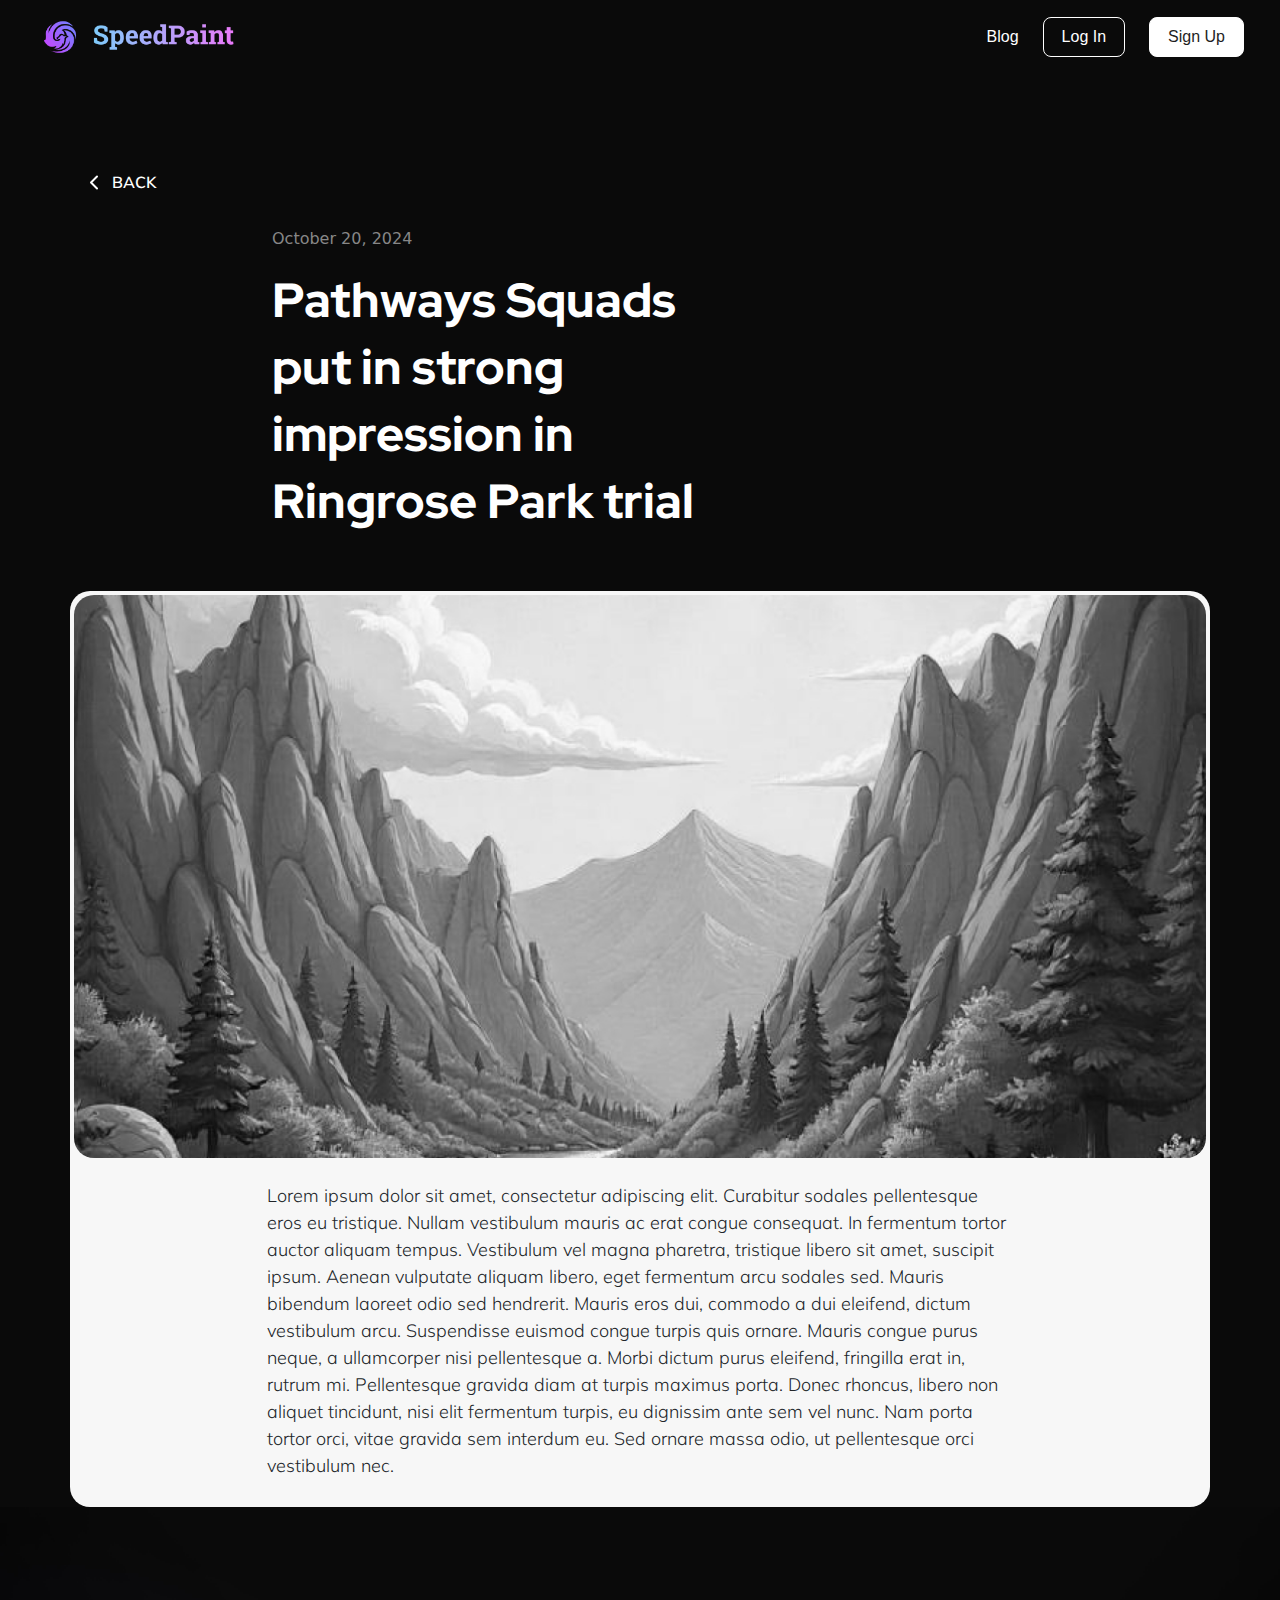
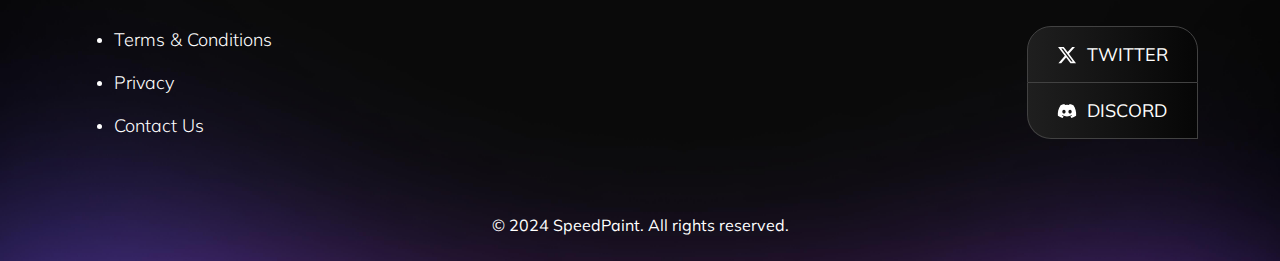
==== blog-single-page.html @ b3677a37 "scraper Tampa  site tampamomsnetwork.com -- Aquatics" ====
<!doctype html>
<html lang="en">
  <head>
    <meta charset="utf-8">
    <meta name="viewport" content="width=device-width, initial-scale=1">
    <title>Speed Paint</title>
    <link rel="icon" href="image/favicon.ico" type="image/x-icon" sizes="16x16">
    <link href="css/bootstrap.min.css" rel="stylesheet">

    <!-- Style css -->
     <link rel="stylesheet" href="css/style.css">
    <!-- End -->

  </head>
  <body>
    <nav class="navbar bg-gray-900  navbar-expand-lg px-lg-4 px-sm-2 fixed z-2">
        <div class="container-fluid">
          <a class="navbar-brand logo" href="#"><img src="image/logo.png" alt=""></a>
          <div class="navbar-items d-flex align-items-center">
            <a class="" href="#">blog</a>
            <a class="btn-log-in" href="login.html">Log in</a>
            <a class="btn-sign-up" href="#">Sign Up</a>
          </div>
        </div>
      </nav>

<!-- Breadcrumbs -->
<div class="container mt-5 pt-5">

  <nav aria-label="breadcrumb">
    <ol class="breadcrumb">
      <li class="breadcrumb-item"><a class="text-white link-light  link-offset-3-hover link-underline link-underline-opacity-0 link-underline-opacity-75-hover text-uppercase weight-600 d-flex font-size-16" href="#"><span class="m-right-6 min-margin-top-2"><svg width="24" height="25" viewBox="0 0 24 25" fill="none" xmlns="http://www.w3.org/2000/svg">
        <path d="M15 18.5L9 12.5L15 6.5" stroke="white" stroke-width="2" stroke-linecap="round" stroke-linejoin="round"/>
        </svg></span>back</a></li>
    </ol>
  </nav>
</div>
<!-- end -->

<section class="post-blog-article">
  <div class="container">
    <div class="row justify-content-center">
      <div class="col-12 col-xl-8 col-lg-8 col-md-8 col-sm-12">
        <div class="row">
          <div class="col-12 col-xl-8 col-lg-8 col-md-8 col-sm-12">
            <p class="text-gray-500 mt-3">October 20, 2024</p>
            <h1 class="text-white font-size-48 font-red-hat-display weight-800 line-height-1-4">Pathways Squads put in strong impression in Ringrose Park trial</h1>
          </div>
        </div>
      </div>
    </div>
    <div class="row justify-content-center mt-5">
      <div class="col-12 bg-gray-100 p-1 border-radius-20">
        <img src="image/img-blog.jpg"  class="img-fluid width-full border-radius-20" alt="">
        <div class="row justify-content-center">
          <div class="col-8">
            <p class="mt-4 mb-4 font-size-18 weight-300 font-mulish">Lorem ipsum dolor sit amet, consectetur adipiscing elit. Curabitur  sodales pellentesque eros eu tristique. Nullam vestibulum mauris ac erat congue consequat. In fermentum tortor auctor aliquam tempus. Vestibulum vel magna pharetra, tristique libero sit amet, suscipit ipsum. Aenean  vulputate aliquam libero, eget fermentum arcu sodales sed. Mauris  bibendum laoreet odio sed hendrerit. Mauris eros dui, commodo a dui  eleifend, dictum vestibulum arcu. Suspendisse euismod congue turpis quis ornare. Mauris congue purus neque, a ullamcorper nisi pellentesque a.  Morbi dictum purus eleifend, fringilla erat in, rutrum mi. Pellentesque  gravida diam at turpis maximus porta. Donec rhoncus, libero non aliquet  tincidunt, nisi elit fermentum turpis, eu dignissim ante sem vel nunc.  Nam porta tortor orci, vitae gravida sem interdum eu. Sed ornare massa  odio, ut pellentesque orci vestibulum nec.</p>
          </div>
        </div>
      </div>
    </div>
  </div>
</section>


      <footer class="footer-main">
        <div class="container footer-top">
            <div class="row">
                <div class="col-6 col-lg-6 col-xl-6 col-md-6 mt-4 col-sm-6 justify-content-lg-start justify-content-md-start justify-content-sm-center justify-content-center d-flex">
                    <div class="menu-item-footer text-left text-xl-start text-lg-start text-md-start text-sm-center">
                        <ul class="mb-0">
                            <li class="mb-2 mb-xl-3 mb-lg-3 mb-md-3 mb-sm-2"><a href="#">Terms & Conditions</a></li>
                            <li class="mb-2 mb-xl-3 mb-lg-3 mb-md-3 mb-sm-2"><a href="#">Privacy</a></li>
                            <li class="mb-2 mb-xl-3 mb-lg-3 mb-md-3 mb-sm-2"><a href="#">Contact Us</a></li>
                        </ul>
                    </div>
                </div>
                <div class="col-6 col-lg-6 col-xl-6 col-md-6 mt-4 col-sm-6 justify-content-lg-end justify-content-md-end justify-content-sm-center justify-content-center d-flex">
                    <div class="menu-items-icons">
                        <a href="#" class="text-uppercase text-decoration-none d-flex align-items-center twitter">
                            <span class="icons-footer">                                
                                    <svg class="icon-footer" xmlns="http://www.w3.org/2000/svg" viewBox="0 0 512 512">
                                        <path d="M389.2 48h70.6L305.6 224.2 487 464H345L233.7 318.6 106.5 464H35.8L200.7 275.5 26.8 48H172.4L272.9 180.9 389.2 48zM364.4 421.8h39.1L151.1 88h-42L364.4 421.8z" />
                                    </svg>                                    
                                </span>
                        <span>twitter</span></a>
                        <a href="#" class="text-uppercase text-decoration-none d-flex align-items-center discord">
                            <span class="icons-footer">
                                <svg class="icon-footer" xmlns="http://www.w3.org/2000/svg" viewBox="0 0 640 512" fill="">
                                    <path d="M524.5 69.8a1.5 1.5 0 0 0 -.8-.7A485.1 485.1 0 0 0 404.1 32a1.8 1.8 0 0 0 -1.9 .9 337.5 337.5 0 0 0 -14.9 30.6 447.8 447.8 0 0 0 -134.4 0 309.5 309.5 0 0 0 -15.1-30.6 1.9 1.9 0 0 0 -1.9-.9A483.7 483.7 0 0 0 116.1 69.1a1.7 1.7 0 0 0 -.8 .7C39.1 183.7 18.2 294.7 28.4 404.4a2 2 0 0 0 .8 1.4A487.7 487.7 0 0 0 176 479.9a1.9 1.9 0 0 0 2.1-.7A348.2 348.2 0 0 0 208.1 430.4a1.9 1.9 0 0 0 -1-2.6 321.2 321.2 0 0 1 -45.9-21.9 1.9 1.9 0 0 1 -.2-3.1c3.1-2.3 6.2-4.7 9.1-7.1a1.8 1.8 0 0 1 1.9-.3c96.2 43.9 200.4 43.9 295.5 0a1.8 1.8 0 0 1 1.9 .2c2.9 2.4 6 4.9 9.1 7.2a1.9 1.9 0 0 1 -.2 3.1 301.4 301.4 0 0 1 -45.9 21.8 1.9 1.9 0 0 0 -1 2.6 391.1 391.1 0 0 0 30 48.8 1.9 1.9 0 0 0 2.1 .7A486 486 0 0 0 610.7 405.7a1.9 1.9 0 0 0 .8-1.4C623.7 277.6 590.9 167.5 524.5 69.8zM222.5 337.6c-29 0-52.8-26.6-52.8-59.2S193.1 219.1 222.5 219.1c29.7 0 53.3 26.8 52.8 59.2C275.3 311 251.9 337.6 222.5 337.6zm195.4 0c-29 0-52.8-26.6-52.8-59.2S388.4 219.1 417.9 219.1c29.7 0 53.3 26.8 52.8 59.2C470.7 311 447.5 337.6 417.9 337.6z"/>
                                </svg>                                
                            </span>
                            <span>discord</span></a>
                    </div>
                </div>
            </div>
        </div>
        <div class="footer-bottom py-2">
            <div class="container">
                <div class="row">
                    <div class="col-12"><p class="text-white text-center text-16">© 2024 SpeedPaint. All rights reserved.</p></div>
                </div>
            </div>
        </div>
      </footer>


      <script>
        const fileInput = document.getElementById("fileInput");
        const progressBar = document.querySelector(".progress-bar");
        const progressBarContainer = document.querySelector(".progress-bar-container");
        const previewImage = document.getElementById("previewImage");
        const checkmark = document.querySelector(".checkmark");
        const imgChooseFile = document.querySelector(".img-choosefile"); 
        // const hiddenTextElements = document.querySelectorAll(".hidden-text"); 
    
        fileInput.addEventListener("change", () => {
            const file = fileInput.files[0];
            if (file) {
                const reader = new FileReader();
                reader.onload = (e) => {
                    previewImage.src = e.target.result;
                    previewImage.style.display = "block";
                    imgChooseFile.style.display = "none";
                };
                reader.readAsDataURL(file);
    
                // Sembunyikan elemen dengan kelas "hidden-text"
                // hiddenTextElements.forEach((element) => {
                //     element.style.display = "none";
                // });
    
                progressBarContainer.style.display = "block";
                simulateUpload();
            }
        });
    
        function simulateUpload() {
            let progress = 0;
    
            progressBar.style.width = "0%";
            checkmark.style.display = "none";
    
            const interval = setInterval(() => {
                progress += 10;
                progressBar.style.width = progress + "%";
    
                if (progress >= 100) {
                    clearInterval(interval);
                    checkmark.style.display = "block"; 
                }
            }, 300); 
        }
    </script>
    
      


    <script src="js/bootstrap.bundle.min.js"></script>
    <script src="js/style.js"></script>



  </body>
</html>
---- css/style.css ----
@import url('https://fonts.googleapis.com/css2?family=Mulish:ital,wght@0,200..1000;1,200..1000&family=Red+Hat+Display:ital,wght@0,300..900;1,300..900&display=swap');

body {
    background-color: #0a0a0a;
}
.width-full {
    width: 100%;
}
.font-size-14 {
    font-size: 14px;
}
.font-size-16 {
    font-size: 16px;
}
.font-size-18 {
    font-size: 18px;
}
.font-size-22 {
    font-size: 22px;
}
.font-size-24 {
    font-size: 24px;
}
.font-size-40 {
    font-size: 40px;
}
.min-margin-top-2 {
    margin-top: -2px;
}
.m-right-28 {
    margin-right: 28px;
}
.m-right-6 {
    margin-right: 6px;
}
.m-right-10 {
    margin-right: 10px;
}
.m-right-20 {
    margin-right: 20px;
}
.m-left-10 {
    margin-left: 10px;
}
.m-left-5 {
    margin-left: 5px;
}
.mb-125 {
    margin-bottom: 1.25rem;
}
.text-gray-500 {
    color: #878787;
}
.weight-200 {
    font-weight: 200;
}
.weight-300 {
    font-weight: 300;
}
.weight-400 {
    font-weight: 400;
}
.weight-500 {
    font-weight: 500;
}
.weight-600 {
    font-weight: 600;
}
.weight-700 {
    font-weight: 700;
}
.weight-800 {
    font-weight: 800;
}
.border-bottom-gray-600 {
    border-bottom: 1px solid #424242;
}
.border-bottom-gray-600-5 {
    border-bottom: .5px solid #272727;
}
.border-radius-12 {
    border-radius: 12px;
}
.border-radius-16 {
    border-radius: 16px;
}
.border-radius-20 {
    border-radius: 20px;
}
.border-radius-24 {
    border-radius: 24px;
}
.border-radius-32 {
    border-radius: 32px;
}
.border-linear-4 {
    /* padding: 60px; */
    border-radius: 25px;
    border: 1px solid #696969;
}
.border-purple-05 {
    border: .5px solid #BC3CF8;
}
.background-linear-90 {
      background: linear-gradient(90deg, #1f1f1f, #060606);
  }

/* input, */
.accordion-button:focus,
.input:focus,
.form-check-input:focus,
.form-check-input,
.form-check-input:focus,
.form-control:focus,
.form-select:focus {
    box-shadow: none;
    transition: .2s;
    border-color: none;
}

.font-mulish {
    font-family: "Mulish", sans-serif;
}

.font-size-18,
h6,
.page-profile p,
.text-16,
.btn-login-email,
.btnpurle,
.btndark,
.dropdown-item,
.dropdown-header,
.dropdown-container,
.custom-sequence,
.advanced-options,
.basic-options .form-select,label,
h1,h2,h3,h4,h5,h6,a {
    font-family: "Mulish", sans-serif;
}
.btn-try,
.font-red-hat-display {
    font-family: "Red Hat Display", sans-serif;
}
.bg-black-900 {
    background: #1F1F1F;
}
.bg-gray-900 {
    background: #0A0A0A;
}
.bg-gray-500 {
    background: #878787;
}
.color-gray-500 {
    color: #878787;
}
.bg-gray-100 {
    background: #F7F7F7;
}
.navbar {
    height: 74px;
}

.navbar .logo img {
    width: 200px;
    height: auto;
}
.navbar.login-page a {
    margin: 0;    
}

.navbar .navbar-nav li {
    margin-left: 16px;
}
.navbar a {
    color: #fff;
    text-transform: capitalize;
    font-family: "Lato", sans-serif;
    /* font-size: 16px; */
    font-weight: 500;
    text-decoration: none;
}

.navbar a.btn-log-in {
    border: 0.5px solid #fff;
    border-radius: 8px;
    padding: 7px 18px;
    transition: .5s;
}
.navbar a.btn-sign-up {
    background: #fff;
    color: #1F1F1F;
    border: 0.5px solid #fff;
    border-radius: 8px;
    padding: 7px 18px;
    transition: .5s;
    
}
.navbar a.btn-log-in:hover {
    background: #fff;
    border: 0.5px solid #fff;
    color: #1F1F1F;
}
.navbar a.btn-sign-up:hover {
    opacity: .7;
}



/* sidebar */

#sidebar {
    width: 90px;
    height: auto;
    position: absolute;
    /* position: fixed; */
    top: 0;
    bottom: 0; 
    left: 0;
    display: flex;
    flex-direction: column;
    padding-top: 72px;
    transition: width 0.3s ease;
    z-index: 1;
    padding-left: 6px;
    padding-right: 6px;
    border-right: .5px solid #ffffff14;
}

.sidebar-item {
    text-align: center;
    /* display: flex; */
    /* align-items: center; */
    padding: 8px;
    text-decoration: none;
    transition: background-color 0.3s ease;
    font-size: 14px;
    /* justify-content: center; */
}

.sidebar-item:hover {
    background: #161616;
    border-radius: 8px;
}

.sidebar-icon {
    font-size: 20px;
}

.main-content {
    margin-left: 80px;
    transition: margin-left 0.3s ease;
}

.main-content.expanded {
    margin-left: 371px;
}

.layout .side-menu a {
    display: grid;
    align-items: center;
    font-family: "Mulish", sans-serif;
    font-size: 13px;
    font-weight: 400;
    color: #878787;
    transition: 0.3s;
    line-height: 21px;
    align-content: center;
    justify-content: center;
    gap: 3px;
}


/* end */

.layout .side-menu a:hover {
    color: #fff;
}


.layout a.active {
    color: #fff; 
}

.layout a.active .icons-svg-style {
    stroke: #fff; 
    transition: stroke 0.3s ease;
}


.layout a:hover .eye.icons-svg-style,
.layout a:hover .icons-svg-style{
    stroke: #fff;
}

.eye.icons-svg-style{
    stroke: #fff;
    transition: stroke 0.3s ease;

}
.icons-svg-style {
    stroke: #fff;
    transition: stroke 0.3s ease;
}

.sidebar-item {
    color: #878787; 
    transition: color 0.5s ease;
}

.sidebar-item.active {
    color: #fff; 
    background-color: #161616;
    border-radius: 8px;
}

.bg-grey-800 {
    background-color: #161616;
}

.offcanvas.offcanvas-start {
    width: 280px;
    left: 90px;  

}
.offcanvas.offcanvas-start h3 {
    color: #fff;
    font-size: 16px;
    font-weight: 700;
    text-transform: uppercase;
}

.btn-close {
    margin-top: -20px !important;
    font-size: 13px;
}

.image-grid {
    display: grid;
    grid-template-columns: repeat(4, 1fr);
    gap: 5px;
    justify-content: space-between;
}

.image-grid a {
      display: block;
      text-decoration: none;
      border: 2px solid transparent;
      transition: border-color 0.3s;
}

.image-grid a:focus,
.image-grid a:hover {
      border: 2px solid #fff; 
}

.image-grid img {
      width: 100%;
      height: auto;
}

.custom-sequence .form-select,
.basic-options .form-select {
    background-color: #1F1F1F;
    border: 1px solid #FFFFFF14;
    color: #fff;
    font-size: 14px;
    font-weight: 400;
    background-image: url("data:image/svg+xml,%3csvg xmlns='http://www.w3.org/2000/svg' viewBox='0 0 16 16'%3e%3cpath fill='' stroke='%23e6e6e6' stroke-linecap='round' stroke-linejoin='round' stroke-width='2' d='m2 5 6 6 6-6'/%3e%3c/svg%3e");
    padding: 7px 14px 7px 14px;
}

.custom-sequence label,
.advanced-options label,
.basic-options label {
    color: #e6e6e6;
    font-size: 16px;
    font-weight: 400;
}

input[type="range"] {
    -webkit-appearance: none;
    width: 100%;
    height: 10px;
    background: linear-gradient(to right, #424242 30%, #1f1f1f 30%);
    border-radius: 5px;
    outline: none;
    transition: background 0.2s ease;
}

input[type="range"]::-webkit-slider-thumb {
    -webkit-appearance: none;
    appearance: none;
    width: 16px;
    height: 16px;
    background: #fff; 
    border-radius: 50%;
    cursor: pointer;
    box-shadow: 0 0 4px rgba(0, 0, 0, 0.2);
}

input[type="range"]::-moz-range-thumb {
    width: 16px;
    height: 16px;
    background: #fff;
    border-radius: 50%;
    cursor: pointer;
    box-shadow: 0 0 4px rgba(0, 0, 0, 0.2);
}

input[type="range"]::-ms-thumb {
    width: 16px;
    height: 16px;
    background: #fff;
    border-radius: 50%;
    cursor: pointer;
    box-shadow: 0 0 4px rgba(0, 0, 0, 0.2);
}

.offcanvas.offcanvas-start h3 {
    margin-bottom: 24px;
}

select.form-select {
    font-size: 14px;
    padding: 5px 10px;
    background-color: #333;
    color: #fff;
    border: 1px solid #444;
    border-radius: 4px;
    outline: none;
    cursor: pointer;
}

/* Styling untuk options */
select.form-select option {
    background-color: #333;
    color: #fff;
    padding: 5px;
}

select.form-select option:hover {
    background-color: #fff !important;
    color: #000;
}

select.form-select option[disabled] {
    display: none;
}

.offcanvas.offcanvas-start h3 {
    margin-bottom: 18px;
    margin-top: 1rem;
}

@media (min-width: 1440px) {
    .col-img-fluid {
        margin-top: 2rem;
    }
    .mx-width-500 {
        max-width: none !important;
        margin-left: 25px;
    }

}
@media (max-width: 1440px) {
    .col-img-fluid {
        margin-top: 1.5rem;
    }
    #sidebar {
        width: 80px;
    }
    .offcanvas.offcanvas-start{
        left: 80px;
    }
    .main-content.expanded {
        margin-left: 360px;
    }
}



/* slecect option */

        /* Custom styling for dropdown */
        .dropdown-container {
            position: relative;
            width: auto;
            margin-bottom: 20px;
        }

        .dropdown-header {
            background-color: #1F1F1F;
            color: #fff;
            padding: 6.5px 12px;
            border: 1px solid #FFFFFF14;
            border-radius: 6px;
            cursor: pointer;
            position: relative;
            display: flex;
            justify-content: space-between;
            align-items: center;
            font-size: 14px;

        }

        .dropdown-header::after {
            content: "";
            background-image: url("data:image/svg+xml,%3csvg xmlns='http://www.w3.org/2000/svg' viewBox='0 0 16 16'%3e%3cpath fill='' stroke='%23e6e6e6' stroke-linecap='round' stroke-linejoin='round' stroke-width='2' d='m2 5 6 6 6-6'/%3e%3c/svg%3e");
            background-size: 16px 11px;
            width: 16px;
            height: 10px;
            position: absolute;
            right: 10px;
        }

        .dropdown-list {
            display: none;
            position: absolute;
            top: 100%;
            left: 0;
            width: 100%;
            background-color: #1F1F1F;
            color: #fff;
            border: 1px solid #FFFFFF14;
            border-radius: 10px;
            margin: 0;
            padding: 0;
            list-style: none;
            opacity: 0;
            transition: opacity 0.6s ease-out, transform 0.6s ease-out;
            transform: translateY(-15px); 
            margin-top: 4px;
        }

        .dropdown-item {
            padding: 6.5px 12px;
            cursor: pointer;
            position: relative;
            font-size: 14px;
            transition: .1s;
            border-radius: 4px;
            /* margin-bottom: .1px; */
        }

        .dropdown-item:hover {
            background-color: #fff;
            color: #1F1F1F;
        }

        .dropdown-item.selected:hover {
            background-color: #fff;
            color: #1F1F1F;
        }

        .dropdown-item.selected:hover::after {
            color: #1F1F1F;
        }

        .dropdown-container.active .dropdown-list {
            display: block;
            opacity: 1;
            transform: translateY(0);
            z-index: 1;
            transition: transform 0.6s ease;
        }

        .dropdown-container {
            position: relative;
            width: auto; /* Adjust as needed */
            cursor: pointer;
        }
        
        .dropdown-header {
            display: flex;
            align-items: center;
        }
        
        .dropdown-list {
            z-index: 10;
        }
        
        
        .dropdown-list .dropdown-item:hover {
            /* background-color: #f1f1f1; */
            /* margin-top: .5px; */
        }
        
        /* Show dropdown active */
        .dropdown-container.active .dropdown-list {
            display: block;
        }
        
        .dropdown-item {
            display: flex;
            align-items: center;
            justify-content: space-between;
            /* padding: 6.5px 12px; */
            cursor: pointer;
        }
        
        .dropdown-item p {
            display: grid;
            margin: 0;
        }

        .dropdown-item.selected {
            background-color: #fff; 
            color: #1F1F1F; 
        }

        .dropdown-item.selected .checkmark {
            display: inline-block;
            width: 16px;
            height: 16px;
            background-color: #1F1F1F; 
            mask: url('data:image/svg+xml;utf8,<svg xmlns="http://www.w3.org/2000/svg" viewBox="0 0 16 16"><path d="M6.173 12.624l-3.704-3.704a1 1 0 011.414-1.414l2.296 2.296 6.29-6.29a1 1 0 011.414 1.414L6.173 12.624z"></path></svg>') no-repeat center;
            -webkit-mask: url('data:image/svg+xml;utf8,<svg xmlns="http://www.w3.org/2000/svg" viewBox="0 0 16 16"><path d="M6.173 12.624l-3.704-3.704a1 1 0 011.414-1.414l2.296 2.296 6.29-6.29a1 1 0 011.414 1.414L6.173 12.624z"></path></svg>') no-repeat center;
            transition: .2s;
        
        }

        .dropdown-item:hover ~ .dropdown-item.selected .checkmark {
            background-color: #fff; 
            color: #1F1F1F; 
            mask: url('data:image/svg+xml;utf8,<svg xmlns="http://www.w3.org/2000/svg" viewBox="0 0 16 16"><path d="M6.173 12.624l-3.704-3.704a1 1 0 011.414-1.414l2.296 2.296 6.29-6.29a1 1 0 011.414 1.414L6.173 12.624z"></path></svg>') no-repeat center;
            -webkit-mask: url('data:image/svg+xml;utf8,<svg xmlns="http://www.w3.org/2000/svg" viewBox="0 0 16 16"><path d="M6.173 12.624l-3.704-3.704a1 1 0 011.414-1.414l2.296 2.296 6.29-6.29a1 1 0 011.414 1.414L6.173 12.624z"></path></svg>') no-repeat center;
        }

        .dropdown-item.selected:hover {
            background-color: #fff; 
            color: #1F1F1F; 
            
        }
        
        .dropdown-item.selected:hover .checkmark {
            background-color: #0a0a0a; 
        }
        .dropdown-item:hover ~ .dropdown-item.selected {
            background-color: #1F1F1F;
            color: #ffffff; 
        }
        .text-item {
            font-size: 13px;
            font-weight: 300;
            color: #928f8f;
        }

/* end */

.form-check .form-check-input {
    background-color: #1F1F1F;
    color: #fff;
    border: 1px solid #ffffff21;
    border-radius: 4px;
    width: 19px;
    height: 19px;
    margin-right: 10px;
}

.advanced-options input.form-control.form-control-color {
    width: 36px;
    height: 36px;
    padding: 0;
    background: #1f1f1f;
    border: 1px solid rgba(255, 255, 255, 0.08);
    border-radius: 8px;
}

.btndark {
    width: 100%;
    background-color: #1F1F1F;
    color: #fff;
    border: .5px solid #fff;
    border-radius: 8px;
    padding-top: 8px;
    padding-bottom: 8px;
    font-weight: 700;
    font-size: 16px;
    transition: .5s;        
}

.btndark:hover {
    background-color: #fff;
    color: #1F1F1F;
}
span.preview {
    margin-right: 5px;
}




.header-main-content {
    border-bottom: .5px solid #424242;
}
.header-main-content .container-fluid {
    padding-top: 16.5px;
    padding-bottom: 16.5px;
}
.resolution {
    width: 297px;
}
.resolution .dropdown-container {
    margin-bottom: 0;
}

.content-img img {
    width: auto;
    /* margin-top: 4rem; */
}

.purple-buttons {
    background: #BC3CF8;
    margin-right: 22px;
    color: #fff;
    border: 0.5px solid #BC3CF8;
    border-radius: 8px;
    padding: 8px 14px;
    transition: .5s;
    /* text-transform: capitalize; */
    font-family: "Lato", sans-serif;
    font-size: 16px;
    font-weight: 500;
}

.purple-buttons:hover {
    background: #fff;
}

a.btn-icons-log.icons-svg-style {
    display: none;
}

a.btn-icons-log.icons-svg-style {
    background-color: #111111;
    border-radius: 100%;
    padding: 1px;
    stroke: #fff;
}

.page-section {
    position: relative; 
    min-height: 94vh;
}
@media (max-width: 1280px) and (max-height: 800px){
    .page-section {
        /* position: absolute; */
    }
}

@media (min-width: 1440px){
    .img-speedpaint-on-canva {
        width: 600px !important;
    }
}
@media (max-width: 1024px){
    .img-speedpaint-on-canva {
        width: 400px !important;
    }

}
@media (max-width: 1024px) and (max-height: 600px) {
    .page-section {
        position: relative !important;
    }
}


@media (max-width: 540px)  and (max-height: 720px)  {
    .page-section {
        position: relative !important;
    }
}
.ratio.ratio-1x1.border-radius-24 {
    border: 12px solid #000;
}
@media (max-width: 992px) {
    .btn-try {
        border: 1.2px solid #fff;
        padding: 10px 18px;
        font-size: 15px;
    }
    .hero-home-page {
        padding-bottom: 40px !important;
    }
    .hero-home-page .font-size-24 {
        font-size: 20px;
        margin-bottom: 0;
    }
    .upload-img{
        width: 250px;
    }
    .frequently-asked-questions .font-size-48,
    .what-our .font-size-48,
    .how-it-works .font-size-48,
    .hero-home-page .font-size-48 {
        font-size: 28px;
        font-weight: 600;
    }
    .hero-home-page .font-size-48.lh-sm {
        line-height: 1.5 !important;
    }
    .how-it-works .font-size-40 {
        font-size: 28px;
        font-weight: 600;;
        line-height: 1.25;
    }
    .hero-home-page .font-size-40 {
        font-size: 28px;
        font-weight: 600;
        line-height: 1.25;
        padding-left: 25px;
        padding-right: 25px;
    }
    .content-speedpaint-on-canva::before {
        left: 0;
    }
    .img-how-it-works-download {
        width: 220px;
    }
    .img-speedpaint-on-canva {
        width: 320px !important;
    }
    .img-how-it-works {
        width: 250px;
     }
    .menu-items-icons a.twitter {
        border-radius: 18px 18px 0 0;        
    }
    .menu-items-icons a.discord {     
        border-radius: 0 0 0 17px;    
    }
    .icon-footer {
        width: 15px;
        height: 15px;
    }
    
    .menu-items-icons a {
        padding: 12px 18px;
        font-size: 12px;
    }
    .card-speed-paint h1 {
        font-size: 48px;
    }
    .font-size-42 {
        font-size: 34px;
    }
    .footer-top{
        padding-top: 50px;
        padding-bottom: 50px;
    }
    .menu-items-icons {
        margin-right: -16px;
    }
    
    .card-speed-paint {
        width: auto;
    }
}

@media (max-width: 375px) {
    .page-section {
        position: relative !important;
    }
}
@media (max-width: 350px) {
    .page-section {
        position: absolute !important;
    }
    .navbar a.navbar-brand {
        margin-right: 0;
    }

}
.line-height-1-4 {
    line-height: 1.4;
}
.line-height-1-6 {
    line-height: 1.6;
}
/* @media (max-width: 1140px) {
    .mx-width-500 {
        max-width: 500px;
    }
} */
@media (min-width: 992px) {
    .btn-try {
        border: 1.2px solid #fff;
        padding: 10px 18px;
        font-size: 18px;
        font-weight: 600;
        transition: .3s;
    }
    .btn-try:hover {
        background: linear-gradient(102.32deg, #8024ad 10.66%, #630ee1 99.78%);
    }
    .mx-width-500 {
        max-width: 540px;
    }
    .content-speedpaint-on-canva::before {
        content: "";
        background: linear-gradient(102.32deg, #8024ad 10.66%, #630ee1 99.78%);
        filter: blur(130px);
        position: absolute;
        width: 180px;
        height: 180px;
        top: 70px;
        z-index: -1;
        left: 250px;
    }
    .img-speedpaint-on-canva {
        width: 520px;
        height: auto;
    }
    .upload-img{
        width: 444px;
    }
    .img-how-it-works {
        width: 404px;
        /* height: 263px; */
    }
    .img-how-it-works-download {
        width: 273px;
        height: 273px;
    }
    .mx-width-580 {
        max-width: 580px;
    }
    .mx-width-470 {
        max-width: 470px;
    }
    .mx-width-320 {
        max-width: 320px;
    }
    .mx-width-370 {
        max-width: 370px;
    }
    
    .mx-width-250 {
        max-width: 250px;
    }

    .card-speed-paint h1 {
        font-size: 56px;
    }
    .font-size-42 {
        font-size: 42px;
    }
    .font-size-48 {
        font-size: 48px;
    }
    .font-size-52 {
        font-size: 52px;
    }
    .footer-top{
        padding-top: 95px;
        padding-bottom: 50px;
    }
    
    .menu-items-icons a.twitter {
        border-radius: 24px 24px 0 0;        
    }
    .menu-items-icons a.discord {     
        border-radius: 0 0 0 24px;    
    }
    .icon-footer {
        width: 20px;
        height: 20px;
    }
    
    .menu-items-icons a {
        font-size: 18px;
        padding: 14px 29px;
    }
    .card-speed-paint {
        width: 530px;
    }
    .page-section h1 {
        font-size: 50px;
    }
    form.login {
        width: 465px;
    }
    .btnpurle {
        font-size: 18px;
    }
    .btn-login-email {
        font-size: 18px;
    }
    .menu-item-footer li a {
        font-size: 18px;
    }
}

@media (max-width: 768px) {
    .subscription .card-price h6 {
        max-width: 150px;
    }
    .menu-item-footer li a {
        font-size: 16px;
    }
    
    .menu-item-footer ul {
        padding-left: 0;
    }
    .menu-item-footer ul li {
        list-style: none;
    }
    .btn-login-email,
    .btnpurle {
        font-size: 16px;
    }
    .page-section h1 {
        font-size: 32px;
    }

    .col-img-fluid {
        margin-top: 110px;
    }
    .navbar .container-fluid {
        flex-wrap: initial;
        justify-content: space-between;
    }
    .navbar {
        height: 58px;
    }
    .navbar a {
        font-size: 14px;
    }
    .z-2 {
        z-index: 0 !important;
    }

    .navbar .logo img {
        width: 130px;
    }
    
    .navbar.login-page .logo img {
        width: 160px;
    }
    
    .navbar a.btn-log-in,
    .navbar a.btn-sign-up {
        margin-left: .8rem;
        padding: 5px 8px;
        /* font-size: 14px; */
    }

/* }

@media (max-width: 768px) { */
    .offcanvas.offcanvas-start h3 {
        display: block;
        width: 100%;
        text-align: center;
        padding-bottom: 10px;
    }
    .purple-buttons {
        margin-right: 0;
        padding: 7px;
        font-size: 12px;
        font-weight: 600;
    }
    #sidebar {
        width: 100%; 
        height: auto; 
        position: fixed;
        bottom: 0; 
        top: auto; 
        left: 0;
        z-index: 0; 
        flex-direction: row; 
        justify-content: center; 
        padding-top: 0;
        padding-bottom: 4px;
        border-top: 0.5px solid #ffffff14; 
        border-right: none; 
    }
    .layout .side-menu a {
        color: #fff;
    }
    .sidebar-item {
        padding: 8px 12px;
        font-size: 12px;
    }

    .sidebar-icon {
        font-size: 18px;
    }

    .main-content {
        margin-left: 0; 
        /* margin-top: 56px;  */
    }

    .main-content.expanded {
        margin-left: 0; 
    }

    .offcanvas.offcanvas-start {
        width: 100%; 
        left: 0; 
    }
/* }

@media (max-width: 768px) { */
    .bg-grey-800-list {
        position: fixed;
        bottom: 0;
        width: 100%;
    }
    .offcanvas.offcanvas-start.show + .navbar {
        /* z-index: 0; */
    }
    
    .bg-grey-800-list {
        background-color: #161616;
        padding-left: 27px;
        padding-right: 27px;
        padding-bottom: 20px;
        border-radius: 36px 36px 0 0;
        padding-bottom: 100px;
    }
    .bg-grey-800-list .offcanvas-body {
        /* overflow-y: visible; */
    }
    .resolution .dropdown-item {
        padding: 5px 24px;
    }
    .resolution .title-Choose {
        font-size: 18px;
    }
    .offcanvas.offcanvas-start.bg-grey-800 {
        justify-content: end;
    }
    
    .offcanvas.offcanvas-start {
        width: 100%; 
        height: auto; 
        position: fixed;
        bottom: 0; 
        left: 0;
        z-index: 1050; 
        background-color: #0a0a0aad; 
        transition: transform 0s ease; 
        transform: translateY(100%); 
        z-index: 0;
    }

    .header-main-content {
    }
    .header-main-content .container-fluid {
        background-color: #161616;
    }
    .resolution {
        width: auto;
    }
    
    .resolution .bg-dropdown-list {
        background-color: #161616;
        width: 100%; 
        height: auto; 
        position: fixed;
        bottom: 0; 
        margin-bottom: 0;
        padding-left: 12px;
        padding-right: 12px;
        padding-bottom: 70px;
        border-radius: 36px 36px 0 0;
    }
    .resolution .dropdown-list {
        background-color: #0a0a0aad;
        position: fixed; 
        top: 0; 
        left: 0; 
        width: 100vw; 
        height: 100vh; 
        border-radius: 0; 
        z-index: 1050; 
        margin: 0;
        z-index: 1;
    }
    

    .resolution .dropdown-close {
        display: flex;
        justify-content: center;
        align-items: center;
        padding: 10px 10px 15px;
    }
    .resolution .close-button {
        display: block;
        background-color: #161616;
        color: #afafaf;
        border: none;
        border-radius: 5px;
        padding: 1px 8px;
        text-align: center;
        width: unset;
        font-size: 30px;
        position: relative;
        left: 70px;
    } 

}


.bg-dropdown-list {
    padding: 8px 2px;
    margin-bottom: 0;
}



@media (min-width: 769px) {
    .page-section {
        /* position: absolute; */
    }
    .resolution .dropdown-item {
        padding: 6px 10px;
    }
    /* .gradient-border, */
    .dropdown-close,
    .close-button {
        display: none;
    }
    .navbar a {
        font-size: 16px;
    }
    .navbar a.btn-log-in, .navbar a.btn-sign-up {
        margin-left: 1.5rem;
    }

}



/* .close-button:hover {
    background-color: #ff3333;
} */


.offcanvas-body {
    overflow-y:hidden;
}

.off_canvas-header {
    display: flex;
    align-items: center;
}


/* Login */


.page-section {
    bottom: 0;
    top: 0;
    background-image: url(../image/auth_bg.jpg);
    background-size: cover; 
    background-position: center; 
    background-size: 100% 100%;
    width: 100%;
    height: 100%;
    /* min-height: 91vh; */
    display: flex;
    justify-content: center;

    /* width: 100%;
    height: 100%; 
    display: flex;
    justify-content: center;
    left: 0;
    right: 0;
    width: 100%;
    height: 100%;
    min-height: 91vh; */

    align-items: center; 
    /* position: absolute; */
}



.page-section h1 {
    /* font-size: 50px; */
    font-weight: 700;
    color: #ffffff;
}
.text-auth_detail{
    font-size: 18px;
    font-weight: 400;
    color: #878787;
}

form.login {
    /* width: 445px; */
    margin: 0;
    display: flex;
    justify-content: center;
    align-items: center;
}

.pop-up-width label,
.login label {
    opacity: .9;
    color: #E6E6E6;
}

.btn-login-email {
    /* font-size: 18px; */
    font-weight: 600;
    border: .5px solid #a9a9a9;
    width: 100%;
    color: #fff;
    padding: 8px;
    border-radius: 12px;
    background: #0A0A0A;
    transition: .4s;
}
.btn-login-email:hover {
    background: #fff;
    color: #111111;
}

.icons-google {
    margin-right: 4px;
}
.icons-google svg{
    width: 24px;
    height: 24px;
}
.btn-pop-up,
.btnpurle {    
    color: #BC3CF8;
    /* font-size: 18px; */
    font-weight: 600;    
    transition: .4s;
    text-decoration: none;
}
.btnpurle:hover { 
    opacity: .8;
}
button.btnpurle {
    background: #BC3CF8;
    border: 1px solid #BC3CF8;
    color: #ffffff;
    width: 100%;
    padding: 8px;
    border-radius: 12px;
    opacity: 1;
}
button.btnpurle:hover {
    background: #ffffff;
    border: 1px solid #ffffff;
    color: #0A0A0A;
}
.pop-up-width form input,
.page-section form input {
    border: 1px solid #FFFFFF14;
    border-radius: 8px;
    padding: 6.5px 16px;
    width: 100%;
}
.input:focus-visible,
.input:focus
 {
    /* border: 1px solid #FFFFFF14; */
}
input::-webkit-input-placeholder {
    color: #878787;
}

input:-moz-placeholder {
    color: #878787;
}

input{
    color: #fff;
    /* transition: .5s; */
}

/* end */

input:focus-visible {
    outline-offset: 0px;
    outline:.5px solid #a9a9a9;
}

.form-check .form-check-input {
    width: 30px;
    height: 30px;
    background-color: #1F1F1F;
}



.footer-main {
    background-image: url(../image/footer_bg.jpg);
    background-size: 100% 100%;
    background-repeat: no-repeat;
    /* background-position: center; */    
    width: 100%;
    height: 100%;
}

.menu-item-footer li a {
    display: block;
    text-decoration: none;
    color: #ffffff;
    font-weight: 300;
    transition: .5s;
}

.menu-item-footer li::marker {
    color: #fff;
}

.menu-item-footer li a:hover {
    text-decoration: underline;
    opacity: .8;
}

.text-16 {
    font-size: 16px;
    font-weight: 400;
}

.menu-items-icons a {
    color: #fff;
    background: linear-gradient(90deg, #1f1f1f, #060606);
    transition: .5s;
}
.menu-items-icons a.twitter {
    border-right: .5px solid #424242;
    border-left: .5px solid #424242;
    border-top: .5px solid #424242;
    border-bottom: .5px solid #424242;    
}
.menu-items-icons a.discord {
    border-right: .5px solid #424242;
    border-left: .5px solid #424242;
    border-bottom: .5px solid #424242;
}

.icons-footer {
    margin-right: 10px;
}

.icon-footer {
    fill: #fff;
    margin-top: -3px;
    transition: .1s;
}

.menu-items-icons a:hover {
    background: #ffffff;
    color: #1F1F1F;
}
.menu-items-icons a:hover .icon-footer {
    fill: #1F1F1F;
}

/* page profile */
.sc
.page-profile{
    background: #161616;
}

.card-speed-paint {
    background-image: url(../image/subscription_bg.png);
    background-size: 100% 100%;
    padding: 30px;
    border-radius: 20px;
    border: 1px solid #2e2e2e;
    --bs-card-bg: none;
}
.card-speed-paint.yearly {
    background-image: url(../image/yearly.png);
    background-size: 100% 100%;
}

.data-icons img {
    width: 16px;
    height: 16px;
    margin-right: 10px;
    margin-top: -3px;
}
.card-speed-paint h6 {
    color: #ffffff;
    font-size: 20px;
    font-weight: 400;
}


.card-speed-paint h1,
.page-profile h4 {
    font-family: "Red Hat Display", sans-serif;
}
.card-speed-paint h1 {
    color: #ffffff;
    /* font-size: 56px; */
    font-weight: 800;
}

.card-speed-paint h1 span {
    font-family: "Mulish", sans-serif;
    font-size: 18px;
    font-weight: 400;
    margin-left: 8px;
}

.remaining {
    background: linear-gradient(90deg, #1F1F1F 0%, #060606 100%);
    border: 1px solid #2e2e2e;
    padding: 10px 14px;
    border-radius: 8px;
}
.card-speed-paint ul {
    padding: 0;
    border-top: 1px solid #ffffff34
}
.card-speed-paint li {
    font-size: 18px;
    font-weight: 400;
    list-style: none;
    margin-top: 16px;

}
.card-speed-paint li img {
    width: 20px;
    height: auto;
    margin-right: 15px;
}
.page-profile h4 {
    font-size: 28px;
    font-weight: 700;    
}
.btn-pop-up {
    font-size: 18px;
    font-weight: 700;
}
.btn-pop-up:hover {
    color: #8024AD;
}
.pop-up-width {
    /* --bs-modal-width: 565px;    */
    /* --bs-modal-bg: #161616; */
}
.modal-header {
    border-bottom:none;    
}
.pop-up-width .modal-content {    
    border: 1px solid #FFFFFF14;
    border-radius: 16px;
    background-color:#161616;
}
.modal.fade.show {
    background: #00000094;
}
.pop-up-width .modal-title {
    font-size: 22px;
    font-weight: 500;
    color: #fff;
}
.pop-up-width .btn-close {
    --bs-btn-close-bg:none;
    --bs-btn-close-opacity:none;
}
.pop-up-width .modal-footer {
    border-top:none;
}
.modal-footer button.btnpurle {
    width: auto;
    border: 2px solid #BC3CF8;
}
.modal-footer button.btnpurle:hover {
    border: 2px solid #ffffff;
}
.btnpurle.close {
    background: #161616;
    border: 2px solid #BC3CF8;
    color: #BC3CF8;
    transition: .5s;
}
/* end */

/* page subscription */
.h1 {   
    font-size: 64px;
    font-weight: 700;
    line-height: 80px;
    letter-spacing: 0.01em;
    text-align: center;
    text-underline-position: from-font;
    text-decoration-skip-ink: none;
}

/* end */

/* page blog */

.page-blog {
    bottom: 0;
    top: 0;
    background-image: url(../image/blog_bg.jpg);
    background-size: cover;
    background-position: center;
    background-size: 100% 100%;
    width: 100%;
    height: 100%;
    display: flex;
    justify-content: center;
    align-items: center;
}

.color-gradient-purple {
    color: #B71DF6; 
    background: linear-gradient(81deg, #8200e5 2.66%, #5e00f5 57.45%, #5F0BE7 99.78%);
    -webkit-background-clip: text;
    -webkit-text-fill-color: transparent;
}

.card-blog {
    padding: 4px;
    /* border: 1px solid #fff; */
    border-radius: 16px;
    background: linear-gradient(90deg, #1F1F1F 0%, #060606 100%);
    position: relative;
    padding: 3px;
    /* border: 1px solid #696969;
    border: 1px solid; */
    border: 1px solid #4a4747;
    /* border-image-source: linear-gradient(90deg, #696969 0%, #232323 100%); */
}

.card-blog h5 {
    font-size: 28px;
}
.card-blog a {
    position: absolute;
    top: 0;
    left: 0;
    right: 0;
    bottom: 0; 
    background-color: rgba(0, 0, 0, 0.7);
    opacity: 0;
    transition: opacity 0.3s;
}

.card-blog a:hover {
    opacity: 0.5;
    border: 1px solid #4a4747;    
}
.card-blog .card-body {
    border-top: 2.5px dashed #424242;
}

/* end */

/* Home page */

.hero-home-page {
    padding-bottom: 80px;
    background-image: url(../image/hero_bg-min.jpg);
    background-size: 100% 100%;    
}

.color-gradient-purple-2 {
    background: linear-gradient(90deg,#5f0be7,#b71df6,#5f0be7);
    -webkit-background-clip: text;
    -webkit-text-fill-color: transparent;
}

.choosefile {
    background: #FFFFFF14;
    border: 2px dashed #FFFFFF66;
    border-radius: 24px;
    /* max-width: 525px; */
    width: 100%;
    cursor: pointer;
    transition: .5s;
}
.choosefile:hover {
    opacity: .8;
}
.img-choosefile img{
    width: 132px;
    height: 132px;
}


/* end */

.gradient-border {
    display: inline-block;
    padding: 1.2px; 
    border-radius: 30px; 
    background: linear-gradient(102.32deg, #8024AD 10.66%, #630EE1 99.78%);
}

.button-content {
    display: inline-block;
    padding: 10px 30px; 
    font-size: 16px;
    font-weight: bold;
    color: #fff; 
    text-decoration: none; 
    background: #1F1F1F; 
    border: none;
    border-radius: 50px; 
    cursor: pointer;
    transition: all 0.3s ease; 
}   

.how-it-works .button-content {
    cursor: auto;
    padding: 9px 18px;
}
.content-speedpaint-on-canva {
    position: relative;
}



.bg-traparent {
    background: transparent;
}

.accordion-button:not(.collapsed) {
    background-color:#0A0A0A;
}
.accordion-button{
    transition: .5s;
}
.accordion-button:not(.collapsed) u {
    color: #fff;
}
u.color-gray-500 {
    transition: .5s;
}
.accordion-button:hover u {
    color: #fff;
}

.frequently-asked-questions .accordion {
    --bs-accordion-border-color: none;
    --bs-accordion-bg:none;
    --bs-accordion-border-radius: none;
}

.border-top-bottom-1 {
    border-top: 1px solid #878787;
    border-bottom: 1px solid #878787;
}

.carousel-control-next {
    width: 80px;
    height: 40px;
    top: inherit;    
    left: 100px;
    right: 0;
    margin: auto;
    border-radius: 20px;
    border: 1px solid #1f1f1f;
    background-color: #1f1f1f;
    opacity: 1;
}
.carousel-control-prev {
    width: 80px;
    height: 40px;
    top: inherit;
    left: 0;
    right: 100px;
    margin: auto;
    border: 1px solid #1f1f1f;
    background-color: #1f1f1f;
    border-radius: 20px;
    opacity: 1;
}
.carousel-control-prev-icon,
.carousel-control-next-icon{
    background-image: none;
}

.accordion-button:not(.collapsed)::after,
.accordion-button:hover::after {
    background-image: url("data:image/svg+xml,%3csvg xmlns='http://www.w3.org/2000/svg' width='48' height='48' viewBox='0 0 48 48' fill='none'%3e%3ccircle cx='24' cy='24.0001' r='24' fill='url(%23paint0_linear_1054_2145)'/%3e%3cpath d='M24 31.0001L24 17.0001' stroke='white' stroke-width='2' stroke-linecap='round' stroke-linejoin='round'/%3e%3cpath d='M17 24.0001L24 17.0001L31 24.0001' stroke='white' stroke-width='2' stroke-linecap='round' stroke-linejoin='round'/%3e%3cdefs%3e%3clinearGradient id='paint0_linear_1054_2145' x1='4.57143' y1='7.60988' x2='54.3197' y2='18.4728' gradientUnits='userSpaceOnUse'%3e%3cstop stop-color='%238024AD'/%3e%3cstop offset='1' stop-color='%23630EE1'/%3e%3c/linearGradient%3e%3c/defs%3e%3c/svg%3e");
    background-repeat: no-repeat;
    background-size: 38px;
    width: 38px;
    height: 38px; 
   
}

.accordion-button::after {
    background-image: url("data:image/svg+xml,%3csvg xmlns='http://www.w3.org/2000/svg' width='48' height='48' viewBox='0 0 48 48' fill='none'%3e%3ccircle cx='24' cy='24.0002' r='23.5' stroke='%23424242'/%3e%3cpath d='M24 17.0002V31.0002' stroke='%23424242' stroke-width='2' stroke-linecap='round' stroke-linejoin='round'/%3e%3cpath d='M31 24.0002L24 31.0002L17 24.0002' stroke='%23424242' stroke-width='2' stroke-linecap='round' stroke-linejoin='round'/%3e%3c/svg%3e");
    background-repeat: no-repeat;
    transition: .5s;
    background-size: 38px;
    width: 38px;
    height: 38px; 
   
}


/* Input file styling */
#fileInput {
    display: block;
    margin: 20px auto;
    border: 1px solid #ccc;
    padding: 10px;
    border-radius: 4px;
    font-size: 14px;
    color: #555;
}

/* Progress bar container */
.progress-bar-container {
    width: 300px;
    background-color: #0000004D;
    border-radius: 8px;
    overflow: hidden;
    height: 14px;
    display: none; 
    margin: auto;

}


/* Progress bar */
.progress-bar {
    height: 100%;
    width: 0%;
    background: linear-gradient(90deg, #4db84b, #4CD849);
    transition: width 0.4s ease;
    border-radius: 8px;
}

.image-preview-container {
    position: relative;
    display: inline-block;
    margin-top: 6px;
    margin-bottom: 6px;
}

.checkmark {
    position: absolute;
    top: 50%;
    left: 50%;
    transform: translate(-50%, -50%);
}

#previewImage {
    width: 300px;
    height: 200px;
    object-fit: contain; 
    display: none;
}
.hidden {
    display: none;
}
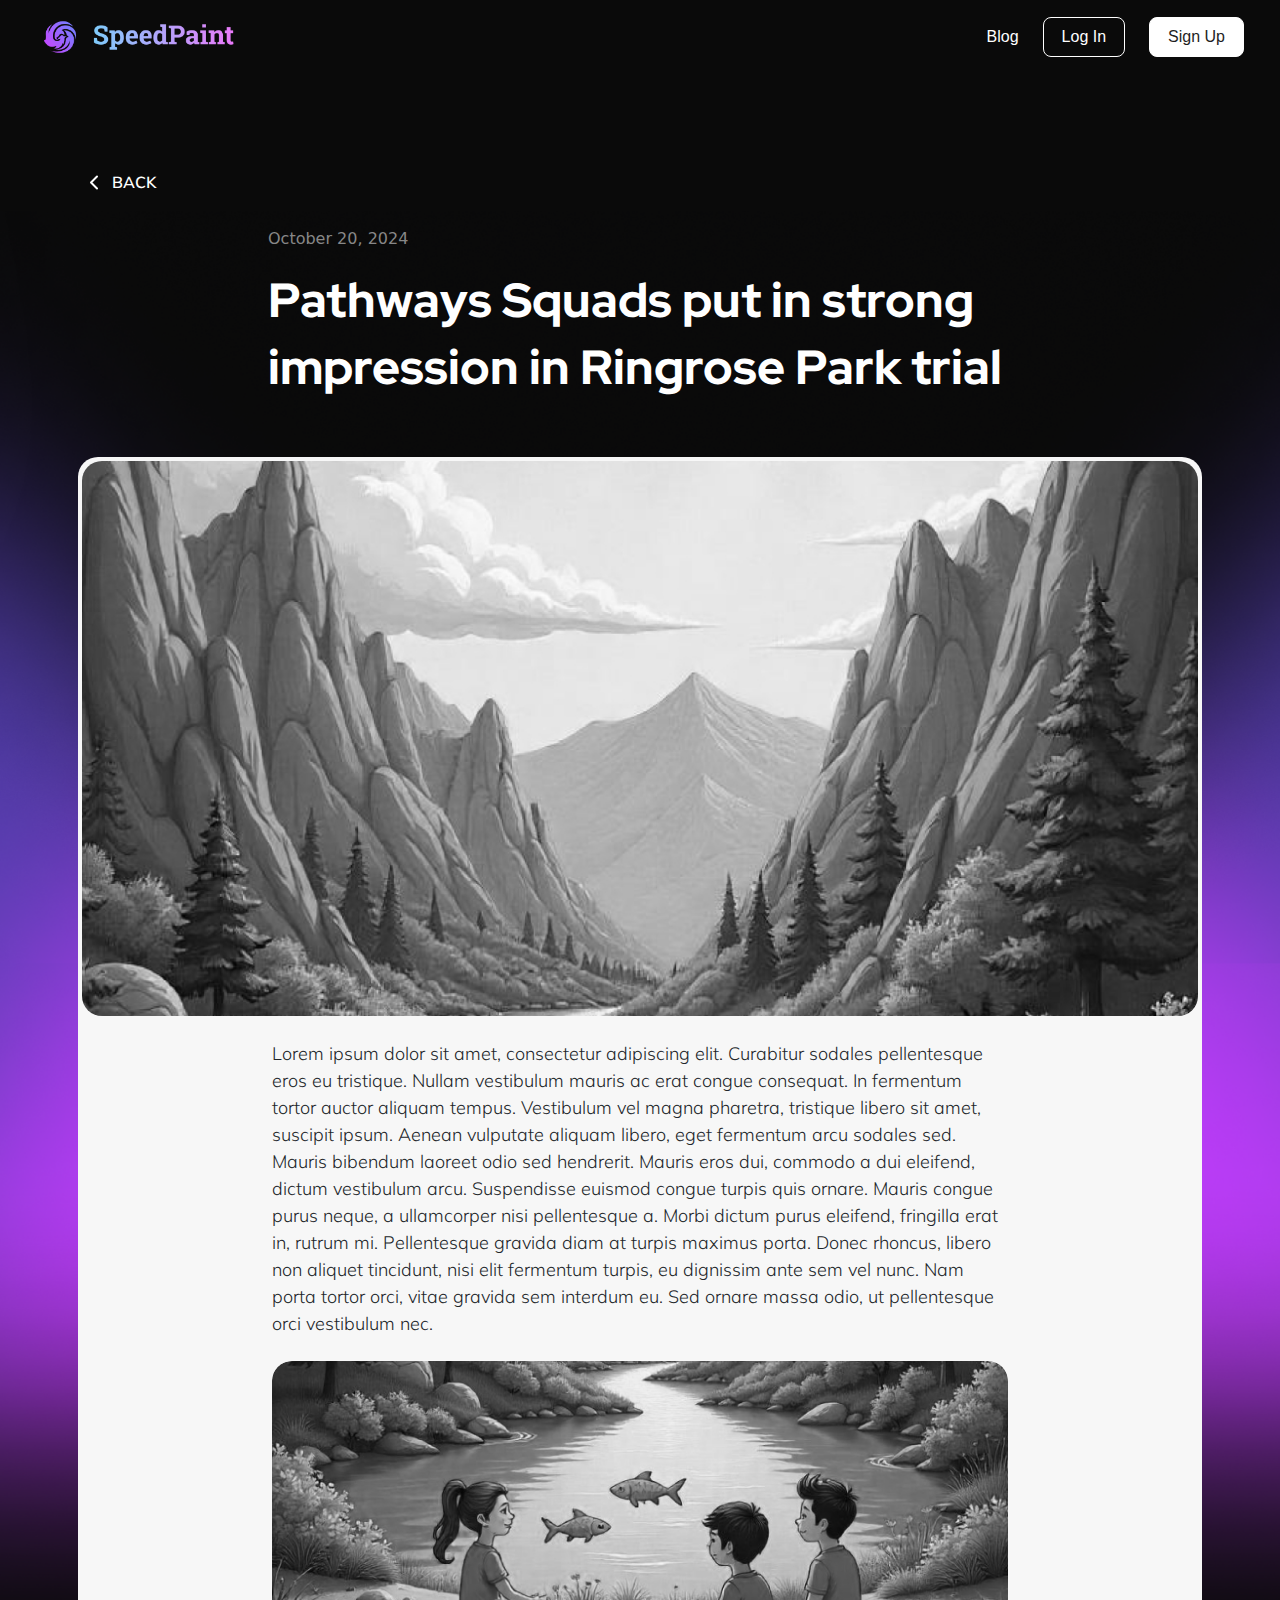
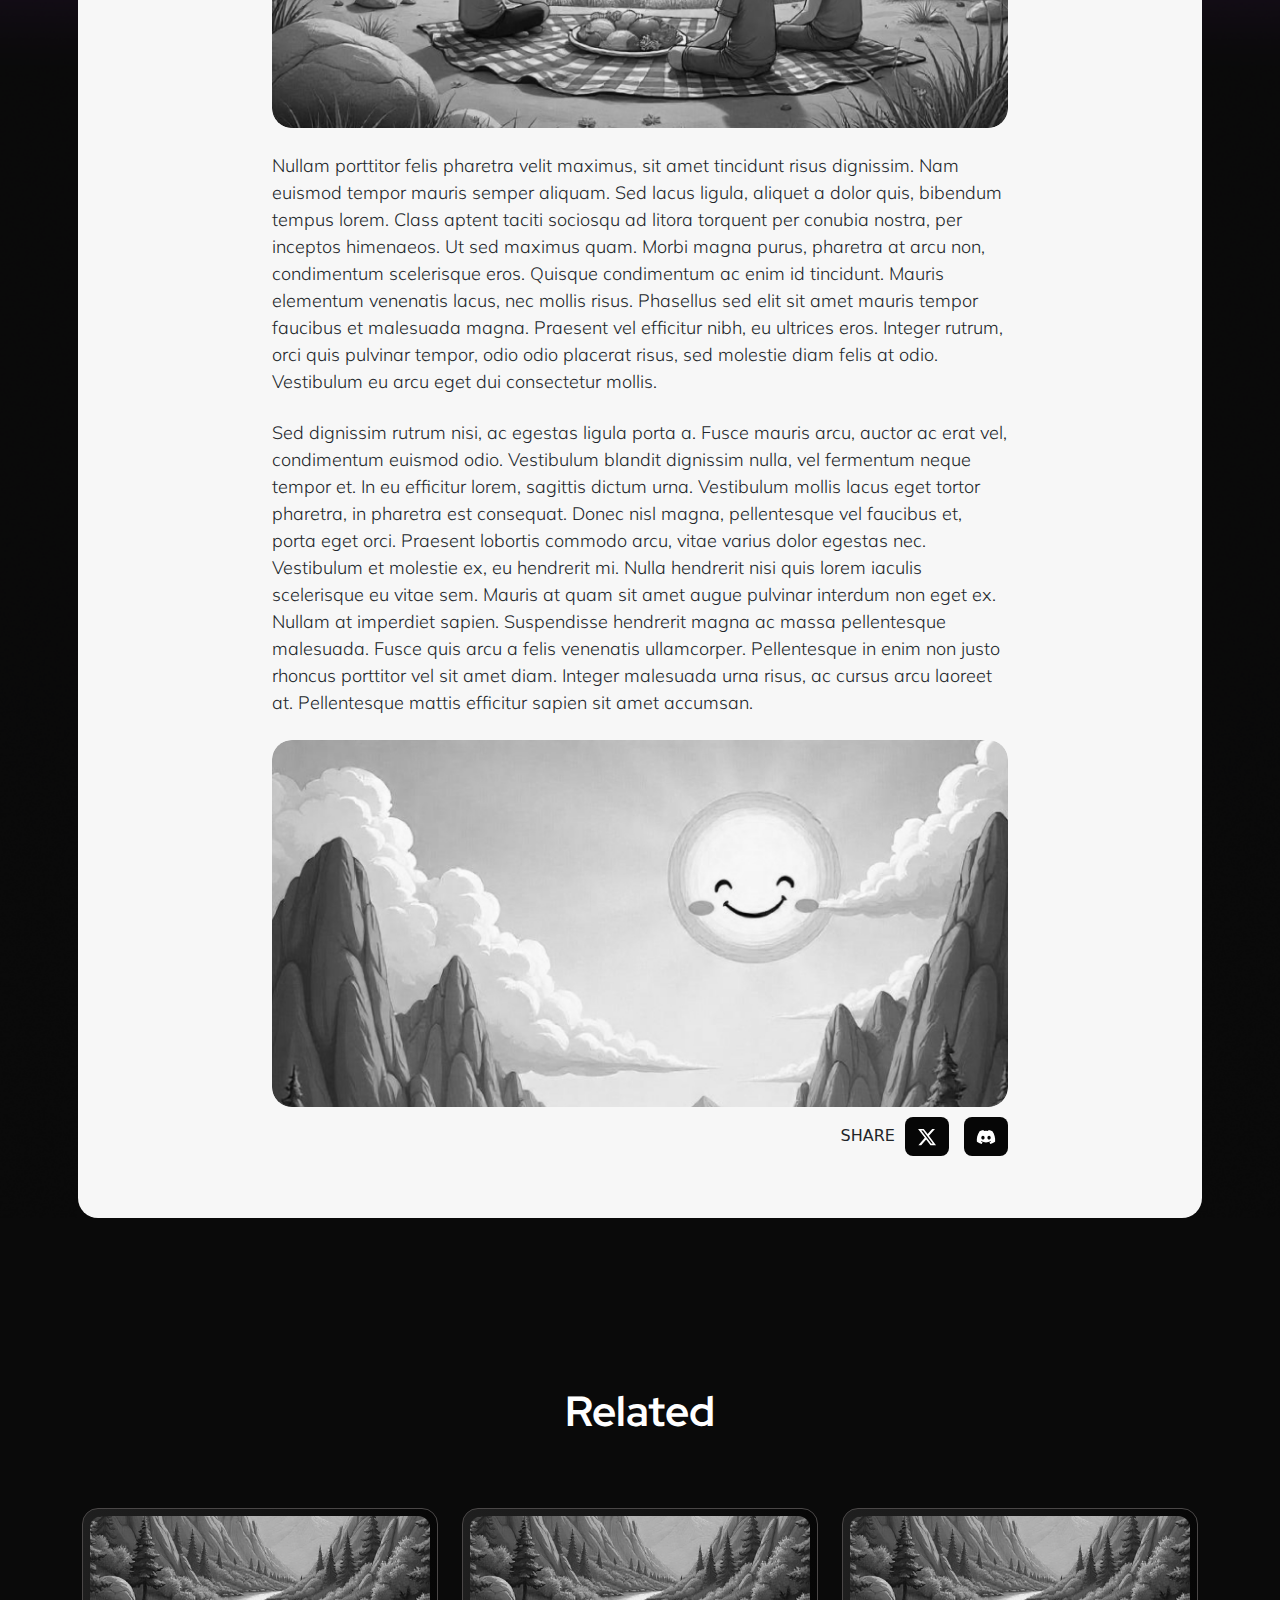
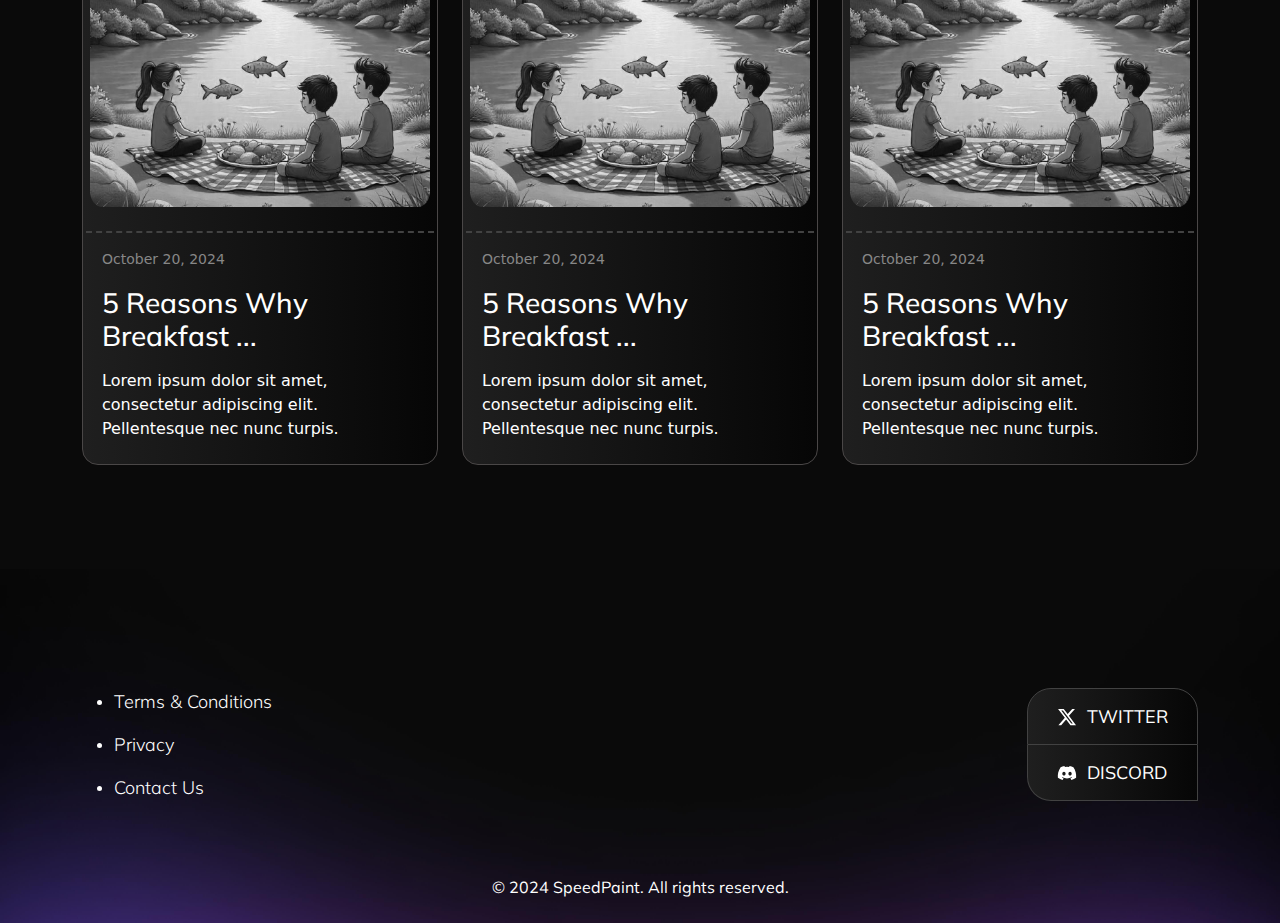
==== commit 1ff341f9: "page post blog articel done" ====
--- a/blog-single-page.html
+++ b/blog-single-page.html
@@ -26,7 +26,6 @@
 
 <!-- Breadcrumbs -->
 <div class="container mt-5 pt-5">
-
   <nav aria-label="breadcrumb">
     <ol class="breadcrumb">
       <li class="breadcrumb-item"><a class="text-white link-light  link-offset-3-hover link-underline link-underline-opacity-0 link-underline-opacity-75-hover text-uppercase weight-600 d-flex font-size-16" href="#"><span class="m-right-6 min-margin-top-2"><svg width="24" height="25" viewBox="0 0 24 25" fill="none" xmlns="http://www.w3.org/2000/svg">
@@ -37,28 +36,86 @@
 </div>
 <!-- end -->
 
-<section class="post-blog-article">
+<section class="post-blog-article mb-5">
   <div class="container">
     <div class="row justify-content-center">
-      <div class="col-12 col-xl-8 col-lg-8 col-md-8 col-sm-12">
-        <div class="row">
-          <div class="col-12 col-xl-8 col-lg-8 col-md-8 col-sm-12">
-            <p class="text-gray-500 mt-3">October 20, 2024</p>
-            <h1 class="text-white font-size-48 font-red-hat-display weight-800 line-height-1-4">Pathways Squads put in strong impression in Ringrose Park trial</h1>
-          </div>
-        </div>
+      <div class="col-12 col-xl-8 col-lg-12 col-md-12 col-sm-12 px-4 px-xl-2 px-lg-2 px-md-2 px-sm-4">
+        <p class="text-gray-500 mt-3">October 20, 2024</p>
+        <h1 class="text-white font-size-48 font-red-hat-display weight-800 line-height-1-4">Pathways Squads put in strong impression in Ringrose Park trial</h1>
       </div>
     </div>
-    <div class="row justify-content-center mt-5">
-      <div class="col-12 bg-gray-100 p-1 border-radius-20">
+    <div class="row justify-content-center mt-5 px-3 px-xl-2 px-lg-2 px-md-2 px-sm-3">
+      <div class="col-12 bg-gray-100 p-1 border-radius-20 p-2 p-xl-1 p-lg-1 p-md-1 p-sm-2">
         <img src="image/img-blog.jpg"  class="img-fluid width-full border-radius-20" alt="">
         <div class="row justify-content-center">
-          <div class="col-8">
+          <div class="col-12 col-xl-8 col-lg-8 col-md-10 col-sm-12 mb-5 pb-3">
             <p class="mt-4 mb-4 font-size-18 weight-300 font-mulish">Lorem ipsum dolor sit amet, consectetur adipiscing elit. Curabitur  sodales pellentesque eros eu tristique. Nullam vestibulum mauris ac erat congue consequat. In fermentum tortor auctor aliquam tempus. Vestibulum vel magna pharetra, tristique libero sit amet, suscipit ipsum. Aenean  vulputate aliquam libero, eget fermentum arcu sodales sed. Mauris  bibendum laoreet odio sed hendrerit. Mauris eros dui, commodo a dui  eleifend, dictum vestibulum arcu. Suspendisse euismod congue turpis quis ornare. Mauris congue purus neque, a ullamcorper nisi pellentesque a.  Morbi dictum purus eleifend, fringilla erat in, rutrum mi. Pellentesque  gravida diam at turpis maximus porta. Donec rhoncus, libero non aliquet  tincidunt, nisi elit fermentum turpis, eu dignissim ante sem vel nunc.  Nam porta tortor orci, vitae gravida sem interdum eu. Sed ornare massa  odio, ut pellentesque orci vestibulum nec.</p>
+            <p><img class="img-fluid width-full border-radius-20" src="image/img-blog-2.jpg" alt=""></p>
+            <p class="mt-4 mb-4 font-size-18 weight-300 font-mulish">Nullam porttitor felis pharetra velit maximus, sit amet tincidunt risus  dignissim. Nam euismod tempor mauris semper aliquam. Sed lacus ligula,  aliquet a dolor quis, bibendum tempus lorem. Class aptent taciti  sociosqu ad litora torquent per conubia nostra, per inceptos himenaeos.  Ut sed maximus quam. Morbi magna purus, pharetra at arcu non,  condimentum scelerisque eros. Quisque condimentum ac enim id tincidunt.  Mauris elementum venenatis lacus, nec mollis risus. Phasellus sed elit  sit amet mauris tempor faucibus et malesuada magna. Praesent vel  efficitur nibh, eu ultrices eros. Integer rutrum, orci quis pulvinar  tempor, odio odio placerat risus, sed molestie diam felis at odio.  Vestibulum eu arcu eget dui consectetur mollis.</p>
+            <p class="mt-4 mb-4 font-size-18 weight-300 font-mulish">Sed dignissim rutrum nisi, ac egestas ligula porta a. Fusce mauris arcu, auctor ac erat vel, condimentum euismod odio. Vestibulum blandit  dignissim nulla, vel fermentum neque tempor et. In eu efficitur lorem,  sagittis dictum urna. Vestibulum mollis lacus eget tortor pharetra, in  pharetra est consequat. Donec nisl magna, pellentesque vel faucibus et,  porta eget orci. Praesent lobortis commodo arcu, vitae varius dolor  egestas nec. Vestibulum et molestie ex, eu hendrerit mi. Nulla hendrerit nisi quis lorem iaculis scelerisque eu vitae sem. Mauris at quam sit  amet augue pulvinar interdum non eget ex. Nullam at imperdiet sapien.  Suspendisse hendrerit magna ac massa pellentesque malesuada. Fusce quis  arcu a felis venenatis ullamcorper. Pellentesque in enim non justo  rhoncus porttitor vel sit amet diam. Integer malesuada urna risus, ac  cursus arcu laoreet at. Pellentesque mattis efficitur sapien sit amet  accumsan.</p>
+            <p><img class="img-fluid width-full border-radius-20" src="image/img-blog-3.jpg" alt=""></p>
+            <div class="share-icons-social-media text-end d-flex justify-content-end align-items-center">
+              <p class="mb-0 m-right-10">SHARE</p>
+              <div class="menu-items-icons">
+                <a href="#" class="text-uppercase text-decoration-none text-center m-right-10">
+                  <span class="icons-footer m-0">
+                    <svg class="icon-footer" xmlns="http://www.w3.org/2000/svg" viewBox="0 0 512 512"><path d="M389.2 48h70.6L305.6 224.2 487 464H345L233.7 318.6 106.5 464H35.8L200.7 275.5 26.8 48H172.4L272.9 180.9 389.2 48zM364.4 421.8h39.1L151.1 88h-42L364.4 421.8z" />
+                    </svg></span></a>
+                <a href="#" class="text-uppercase text-decoration-none text-center">
+                  <span class="icons-footer m-0">
+                    <svg class="icon-footer" xmlns="http://www.w3.org/2000/svg" viewBox="0 0 640 512" fill=""><path d="M524.5 69.8a1.5 1.5 0 0 0 -.8-.7A485.1 485.1 0 0 0 404.1 32a1.8 1.8 0 0 0 -1.9 .9 337.5 337.5 0 0 0 -14.9 30.6 447.8 447.8 0 0 0 -134.4 0 309.5 309.5 0 0 0 -15.1-30.6 1.9 1.9 0 0 0 -1.9-.9A483.7 483.7 0 0 0 116.1 69.1a1.7 1.7 0 0 0 -.8 .7C39.1 183.7 18.2 294.7 28.4 404.4a2 2 0 0 0 .8 1.4A487.7 487.7 0 0 0 176 479.9a1.9 1.9 0 0 0 2.1-.7A348.2 348.2 0 0 0 208.1 430.4a1.9 1.9 0 0 0 -1-2.6 321.2 321.2 0 0 1 -45.9-21.9 1.9 1.9 0 0 1 -.2-3.1c3.1-2.3 6.2-4.7 9.1-7.1a1.8 1.8 0 0 1 1.9-.3c96.2 43.9 200.4 43.9 295.5 0a1.8 1.8 0 0 1 1.9 .2c2.9 2.4 6 4.9 9.1 7.2a1.9 1.9 0 0 1 -.2 3.1 301.4 301.4 0 0 1 -45.9 21.8 1.9 1.9 0 0 0 -1 2.6 391.1 391.1 0 0 0 30 48.8 1.9 1.9 0 0 0 2.1 .7A486 486 0 0 0 610.7 405.7a1.9 1.9 0 0 0 .8-1.4C623.7 277.6 590.9 167.5 524.5 69.8zM222.5 337.6c-29 0-52.8-26.6-52.8-59.2S193.1 219.1 222.5 219.1c29.7 0 53.3 26.8 52.8 59.2C275.3 311 251.9 337.6 222.5 337.6zm195.4 0c-29 0-52.8-26.6-52.8-59.2S388.4 219.1 417.9 219.1c29.7 0 53.3 26.8 52.8 59.2C470.7 311 447.5 337.6 417.9 337.6z"/></svg>
+                  </span></a>
+                </div>
+            </div>
           </div>
         </div>
       </div>
     </div>
+  </div>
+</section>
+<section class="pb-5">
+  <div class="container">
+      <div class="row mx-1 pt-5 mb-4">
+          <div class="col-12 mt-4 text-center">
+            <h1 class="text-white font-size-42 font-red-hat-display weight-700 px-2 px-xl-0 px-lg-0 px-md-0 px-sm-2 mb-4 mt-5">Related</h1>
+          </div>
+      </div>
+
+      <div class="row justify-content-center mb-5">
+        <div class="col-12 col-xl-4 col-lg-4 col-md-6 col-sm-12 mt-4 mb-2">
+          <div class="card card-blog">
+            <img src="image/image blog.jpg" class="border-radius-16 card-img-top mb-4 px-1 pt-1" alt="...">
+            <div class="card-body">
+              <p class="text-date text-gray-500 font-size-14 weight-400">October 20, 2024</p>
+              <h5 class="card-title text-white">5 Reasons Why Breakfast ...</h5>
+              <p class="card-text text-white font-size-15 weight-400 mb-1 mt-3">Lorem ipsum dolor sit amet, consectetur adipiscing elit. Pellentesque nec nunc turpis.</p>
+              <a href="#" class="border-radius-16"></a>
+            </div>
+          </div>
+        </div>
+        <div class="col-12 col-xl-4 col-lg-4 col-md-6 col-sm-12 mt-4 mb-2">
+          <div class="card card-blog">
+            <img src="image/image blog.jpg" class="border-radius-16 card-img-top mb-4 px-1 pt-1" alt="...">
+            <div class="card-body">
+              <p class="text-date text-gray-500 font-size-14 weight-400">October 20, 2024</p>
+              <h5 class="card-title text-white">5 Reasons Why Breakfast ...</h5>
+              <p class="card-text text-white font-size-15 weight-400 mb-1 mt-3">Lorem ipsum dolor sit amet, consectetur adipiscing elit. Pellentesque nec nunc turpis.</p>
+              <a href="#" class="border-radius-16"></a>
+            </div>
+          </div>
+        </div>
+        <div class="col-12 col-xl-4 col-lg-4 col-md-6 col-sm-12 mt-4 mb-2">
+          <div class="card card-blog">
+            <img src="image/image blog.jpg" class="border-radius-16 card-img-top mb-4 px-1 pt-1" alt="...">
+            <div class="card-body">
+              <p class="text-date text-gray-500 font-size-14 weight-400">October 20, 2024</p>
+              <h5 class="card-title text-white">5 Reasons Why Breakfast ...</h5>
+              <p class="card-text text-white font-size-15 weight-400 mb-1 mt-3">Lorem ipsum dolor sit amet, consectetur adipiscing elit. Pellentesque nec nunc turpis.</p>
+              <a href="#" class="border-radius-16"></a>
+            </div>
+          </div>
+        </div>
+      </div>
   </div>
 </section>
 
--- a/css/style.css
+++ b/css/style.css
@@ -775,7 +775,23 @@
 .ratio.ratio-1x1.border-radius-24 {
     border: 12px solid #000;
 }
+.post-blog-article .menu-items-icons a {
+    padding: 8px 12px;
+    border-radius: 8px;
+    transition: .5s;
+    background: #060606;
+}
+.post-blog-article .menu-items-icons a:hover {
+    background: #060606;
+    /* opacity: .8; */
+}
 @media (max-width: 992px) {
+    .share-icons-social-media {
+        margin-right: 26px;
+    }
+    .post-blog-article p {
+        font-size: 15px;
+    }
     .btn-try {
         border: 1.2px solid #fff;
         padding: 10px 18px;
@@ -972,7 +988,9 @@
     .menu-items-icons a {
         font-size: 18px;
         padding: 14px 29px;
-    }
+        transition: .5s;
+    }
+
     .card-speed-paint {
         width: 530px;
     }
@@ -1461,6 +1479,9 @@
 .menu-items-icons a:hover .icon-footer {
     fill: #1F1F1F;
 }
+.share-icons-social-media .menu-items-icons a:hover .icon-footer {
+    fill: #c4bfbf;
+}
 
 /* page profile */
 .sc
@@ -1600,6 +1621,12 @@
 /* end */
 
 /* page blog */
+.post-blog-article {
+    background-image: url(../image/bg-articel-post-blog.png);
+    background-repeat: no-repeat; 
+    background-size: 100% 100%; 
+    /* background-position: top; */
+}
 
 .page-blog {
     bottom: 0;
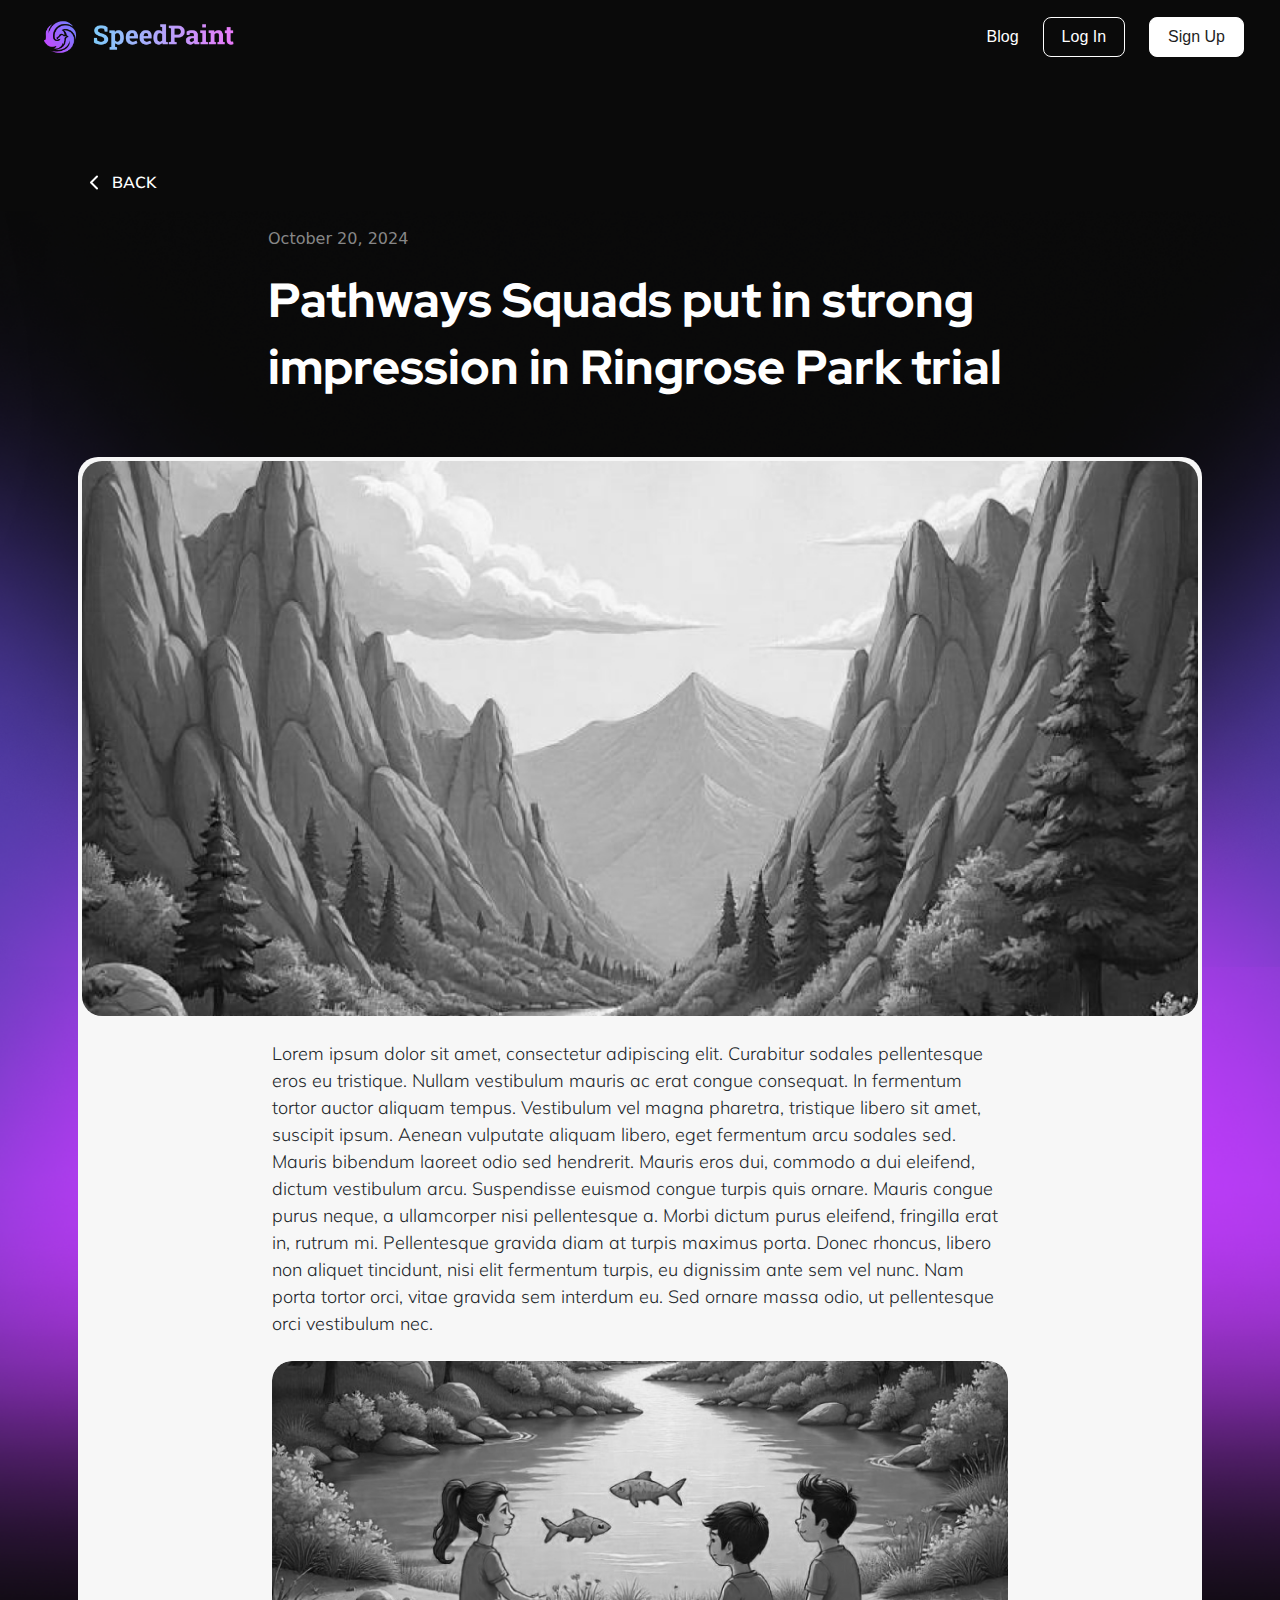
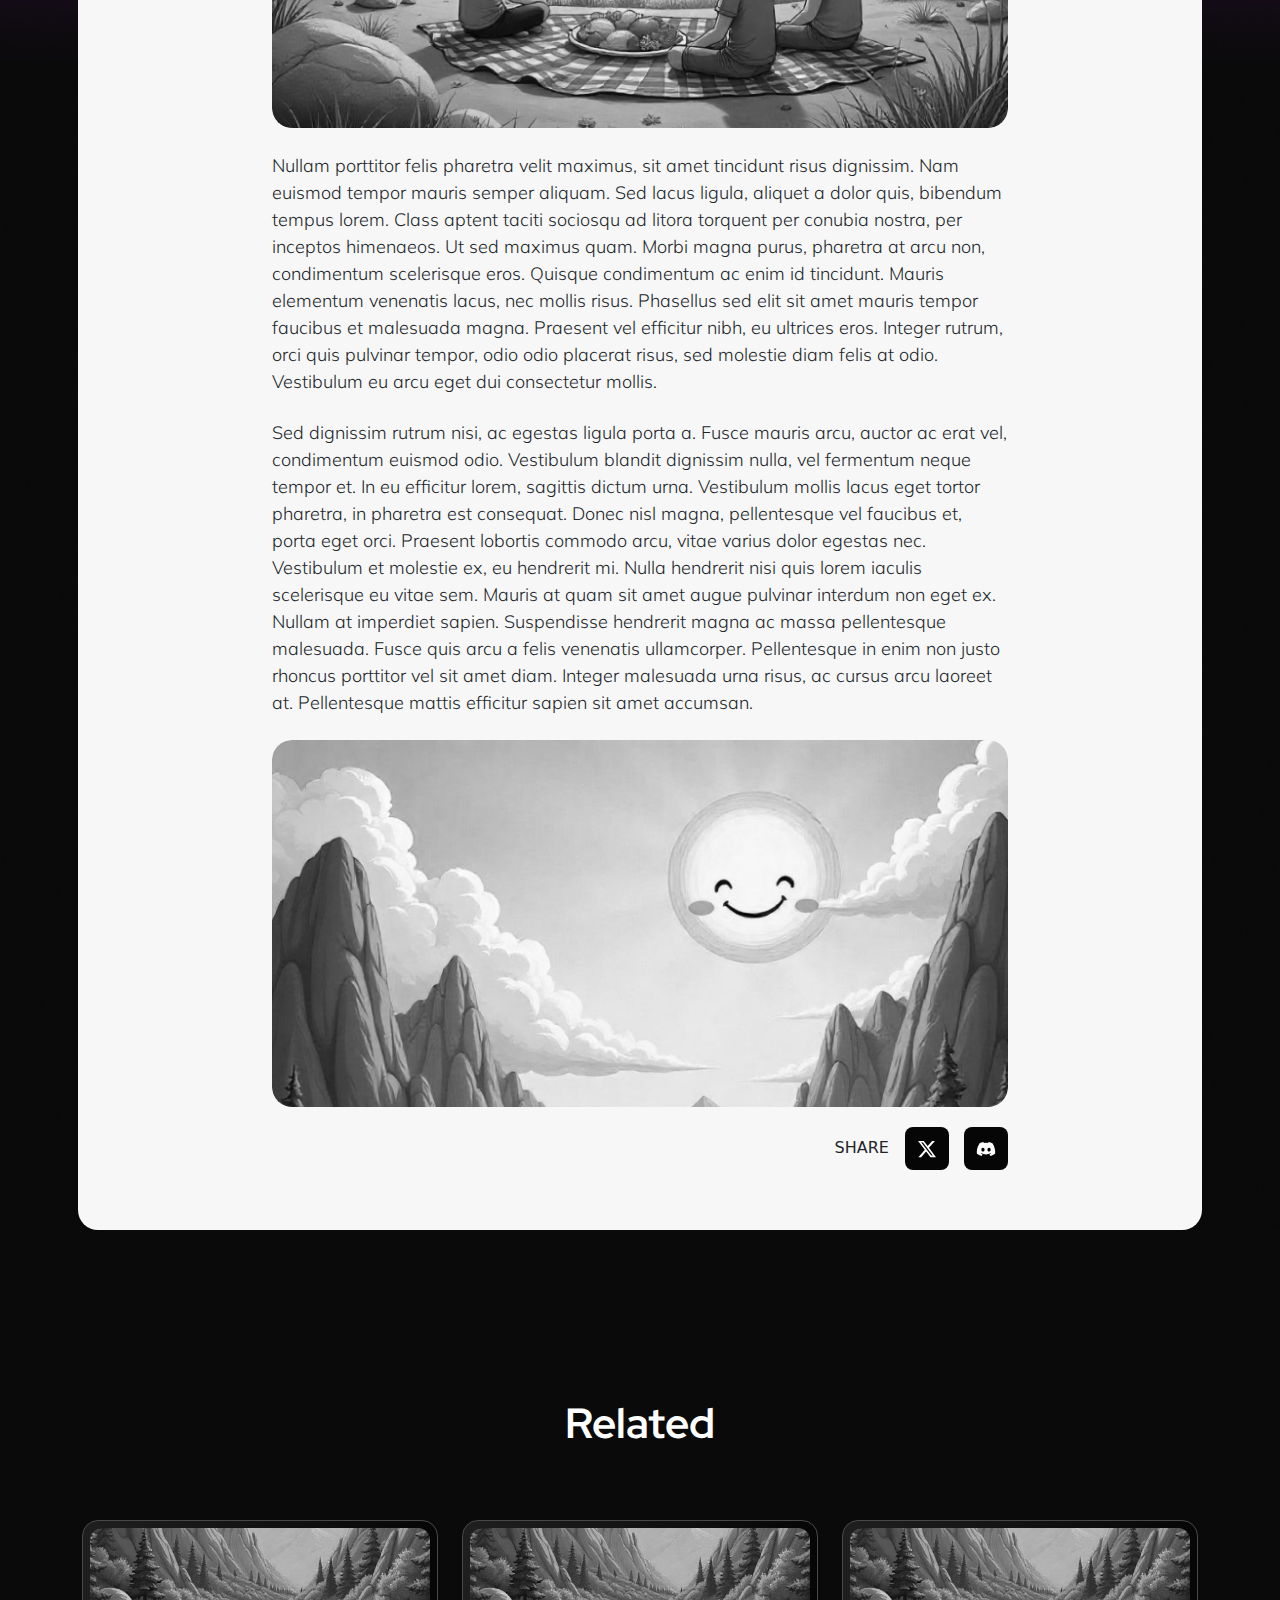
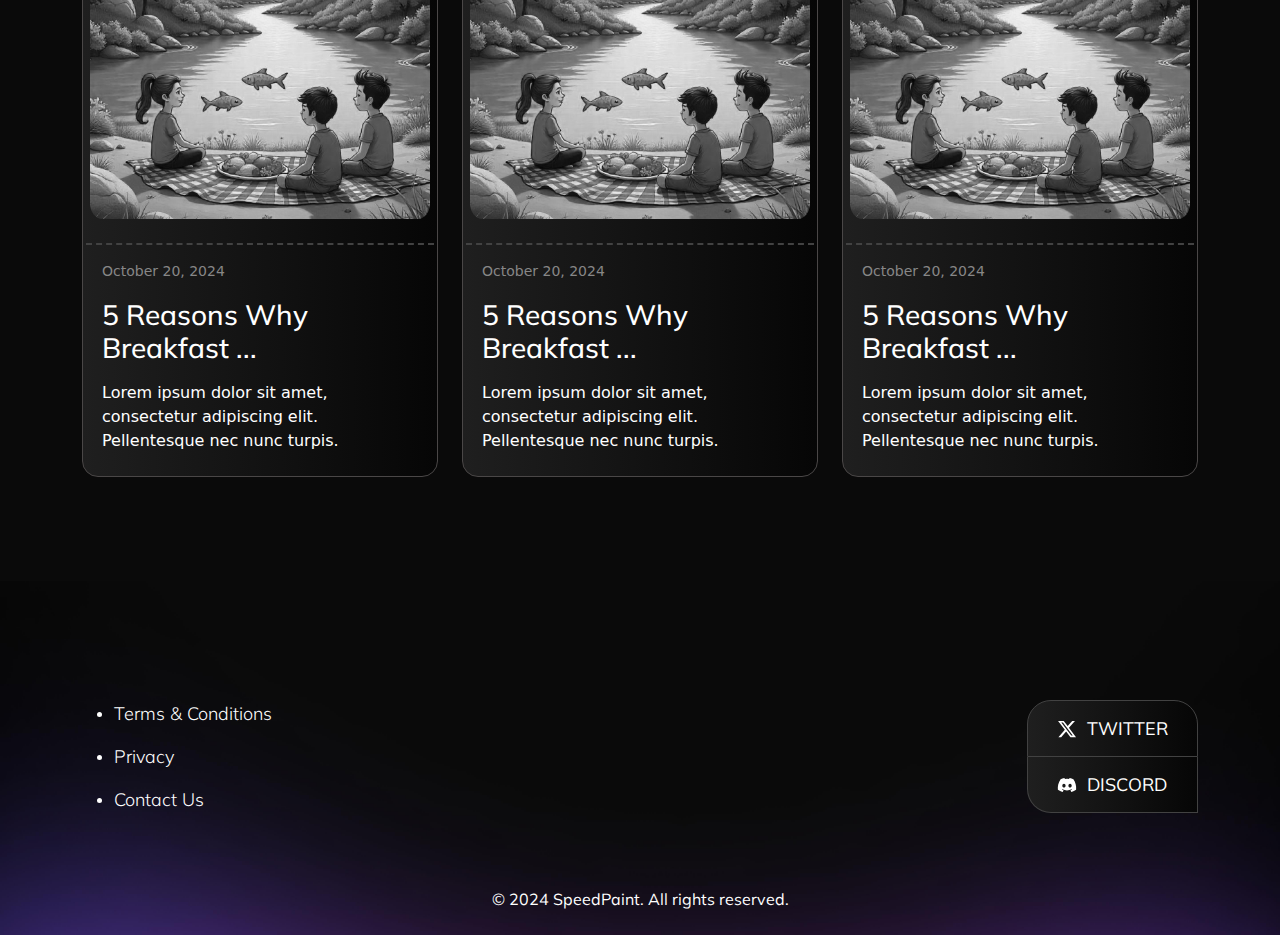
==== commit 8413391d: "update sidebar javascript / open sidebar" ====
--- a/blog-single-page.html
+++ b/blog-single-page.html
@@ -28,7 +28,7 @@
 <div class="container mt-5 pt-5">
   <nav aria-label="breadcrumb">
     <ol class="breadcrumb">
-      <li class="breadcrumb-item"><a class="text-white link-light  link-offset-3-hover link-underline link-underline-opacity-0 link-underline-opacity-75-hover text-uppercase weight-600 d-flex font-size-16" href="#"><span class="m-right-6 min-margin-top-2"><svg width="24" height="25" viewBox="0 0 24 25" fill="none" xmlns="http://www.w3.org/2000/svg">
+      <li class="breadcrumb-item"><a class="text-white link-light  link-offset-3-hover link-underline link-underline-opacity-0 link-underline-opacity-75-hover text-uppercase weight-600 d-flex font-size-16" href="blog.html"><span class="m-right-6 min-margin-top-2"><svg width="24" height="25" viewBox="0 0 24 25" fill="none" xmlns="http://www.w3.org/2000/svg">
         <path d="M15 18.5L9 12.5L15 6.5" stroke="white" stroke-width="2" stroke-linecap="round" stroke-linejoin="round"/>
         </svg></span>back</a></li>
     </ol>
@@ -54,8 +54,8 @@
             <p class="mt-4 mb-4 font-size-18 weight-300 font-mulish">Nullam porttitor felis pharetra velit maximus, sit amet tincidunt risus  dignissim. Nam euismod tempor mauris semper aliquam. Sed lacus ligula,  aliquet a dolor quis, bibendum tempus lorem. Class aptent taciti  sociosqu ad litora torquent per conubia nostra, per inceptos himenaeos.  Ut sed maximus quam. Morbi magna purus, pharetra at arcu non,  condimentum scelerisque eros. Quisque condimentum ac enim id tincidunt.  Mauris elementum venenatis lacus, nec mollis risus. Phasellus sed elit  sit amet mauris tempor faucibus et malesuada magna. Praesent vel  efficitur nibh, eu ultrices eros. Integer rutrum, orci quis pulvinar  tempor, odio odio placerat risus, sed molestie diam felis at odio.  Vestibulum eu arcu eget dui consectetur mollis.</p>
             <p class="mt-4 mb-4 font-size-18 weight-300 font-mulish">Sed dignissim rutrum nisi, ac egestas ligula porta a. Fusce mauris arcu, auctor ac erat vel, condimentum euismod odio. Vestibulum blandit  dignissim nulla, vel fermentum neque tempor et. In eu efficitur lorem,  sagittis dictum urna. Vestibulum mollis lacus eget tortor pharetra, in  pharetra est consequat. Donec nisl magna, pellentesque vel faucibus et,  porta eget orci. Praesent lobortis commodo arcu, vitae varius dolor  egestas nec. Vestibulum et molestie ex, eu hendrerit mi. Nulla hendrerit nisi quis lorem iaculis scelerisque eu vitae sem. Mauris at quam sit  amet augue pulvinar interdum non eget ex. Nullam at imperdiet sapien.  Suspendisse hendrerit magna ac massa pellentesque malesuada. Fusce quis  arcu a felis venenatis ullamcorper. Pellentesque in enim non justo  rhoncus porttitor vel sit amet diam. Integer malesuada urna risus, ac  cursus arcu laoreet at. Pellentesque mattis efficitur sapien sit amet  accumsan.</p>
             <p><img class="img-fluid width-full border-radius-20" src="image/img-blog-3.jpg" alt=""></p>
-            <div class="share-icons-social-media text-end d-flex justify-content-end align-items-center">
-              <p class="mb-0 m-right-10">SHARE</p>
+            <div class="share-icons-social-media text-end d-flex justify-content-end align-items-center mt-4 pt-1">
+              <p class="mb-0 m-right-16 font-size-16 weight-400">SHARE</p>
               <div class="menu-items-icons">
                 <a href="#" class="text-uppercase text-decoration-none text-center m-right-10">
                   <span class="icons-footer m-0">
--- a/css/style.css
+++ b/css/style.css
@@ -35,6 +35,9 @@
 }
 .m-right-10 {
     margin-right: 10px;
+}
+.m-right-16 {
+    margin-right: 16px;
 }
 .m-right-20 {
     margin-right: 20px;
@@ -321,6 +324,7 @@
 .offcanvas.offcanvas-start {
     width: 280px;
     left: 90px;  
+    transform:none;
 
 }
 .offcanvas.offcanvas-start h3 {
@@ -776,7 +780,7 @@
     border: 12px solid #000;
 }
 .post-blog-article .menu-items-icons a {
-    padding: 8px 12px;
+    padding: 10px 12px;
     border-radius: 8px;
     transition: .5s;
     background: #060606;
@@ -1484,7 +1488,7 @@
 }
 
 /* page profile */
-.sc
+/* .sc */
 .page-profile{
     background: #161616;
 }
@@ -1875,7 +1879,7 @@
 .checkmark {
     position: absolute;
     top: 50%;
-    left: 50%;
+    left: 93%;
     transform: translate(-50%, -50%);
 }
 
@@ -1887,4 +1891,4 @@
 }
 .hidden {
     display: none;
-}+}
